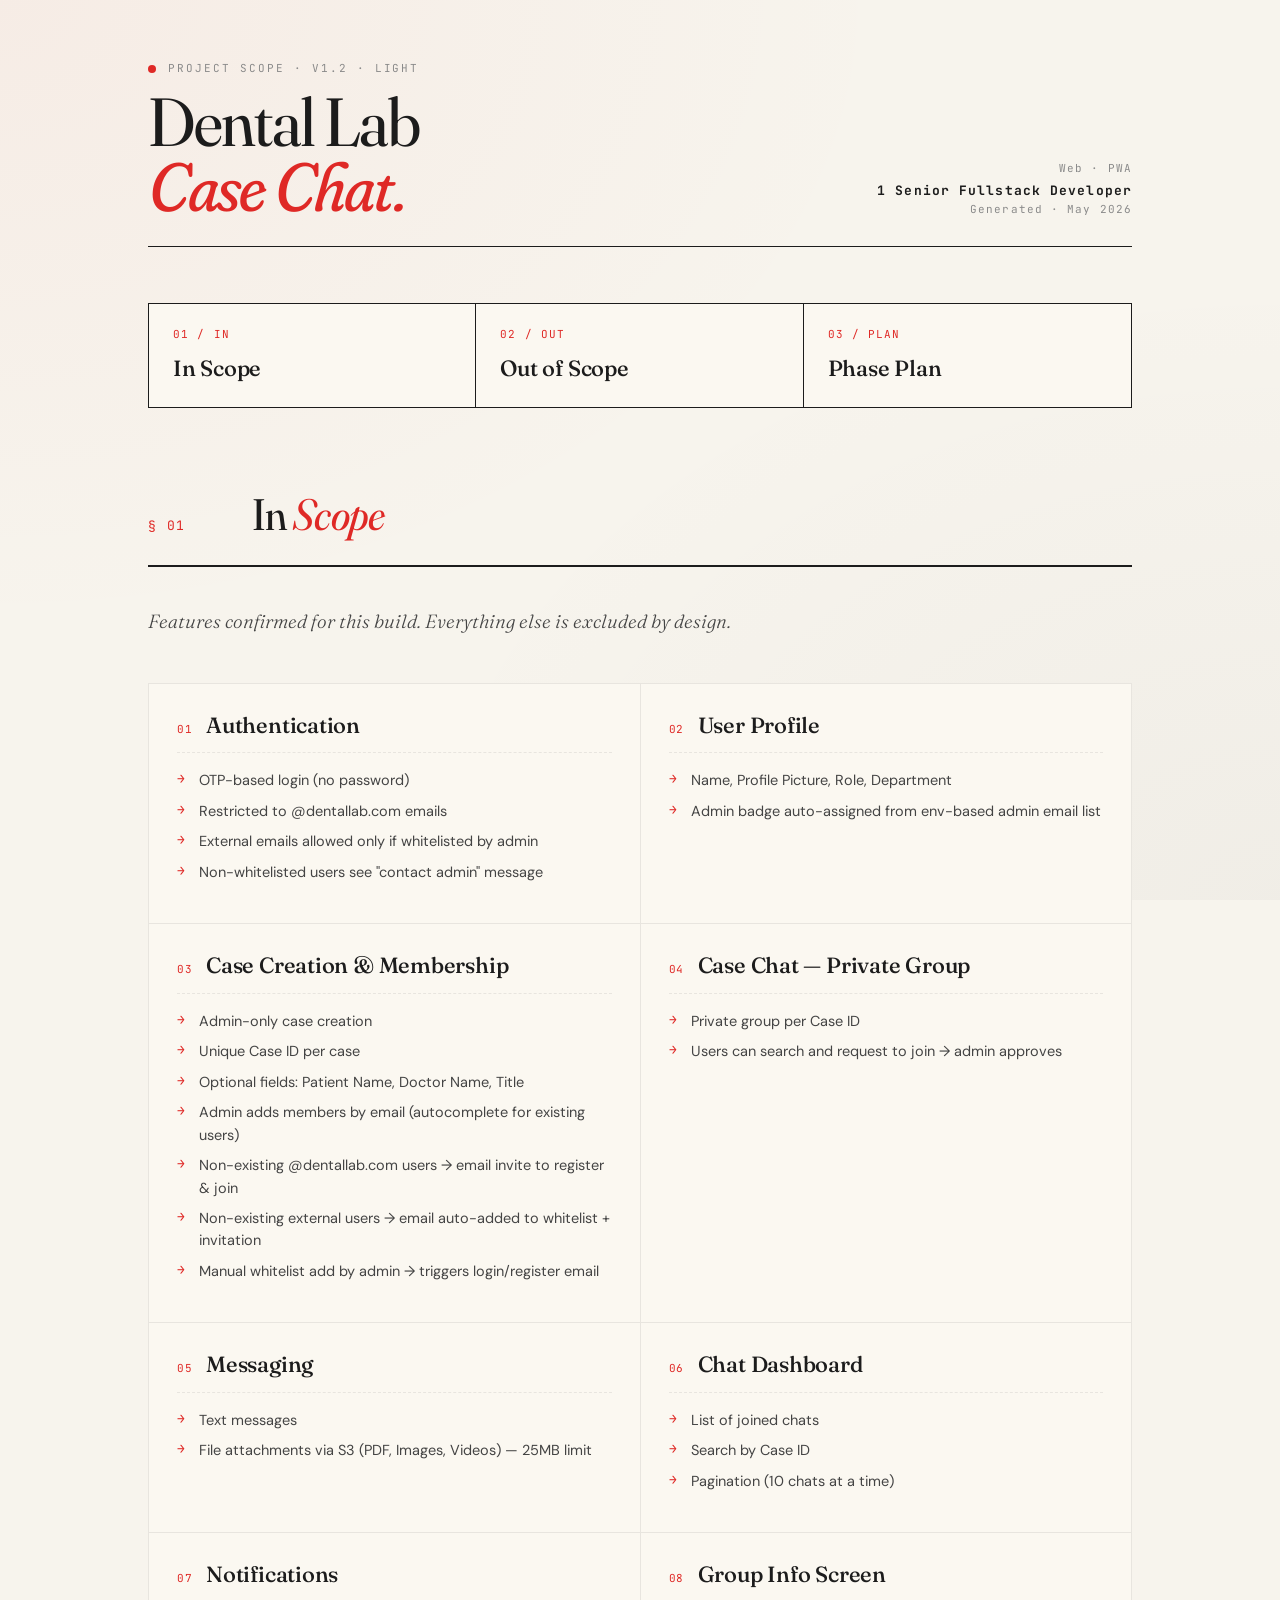
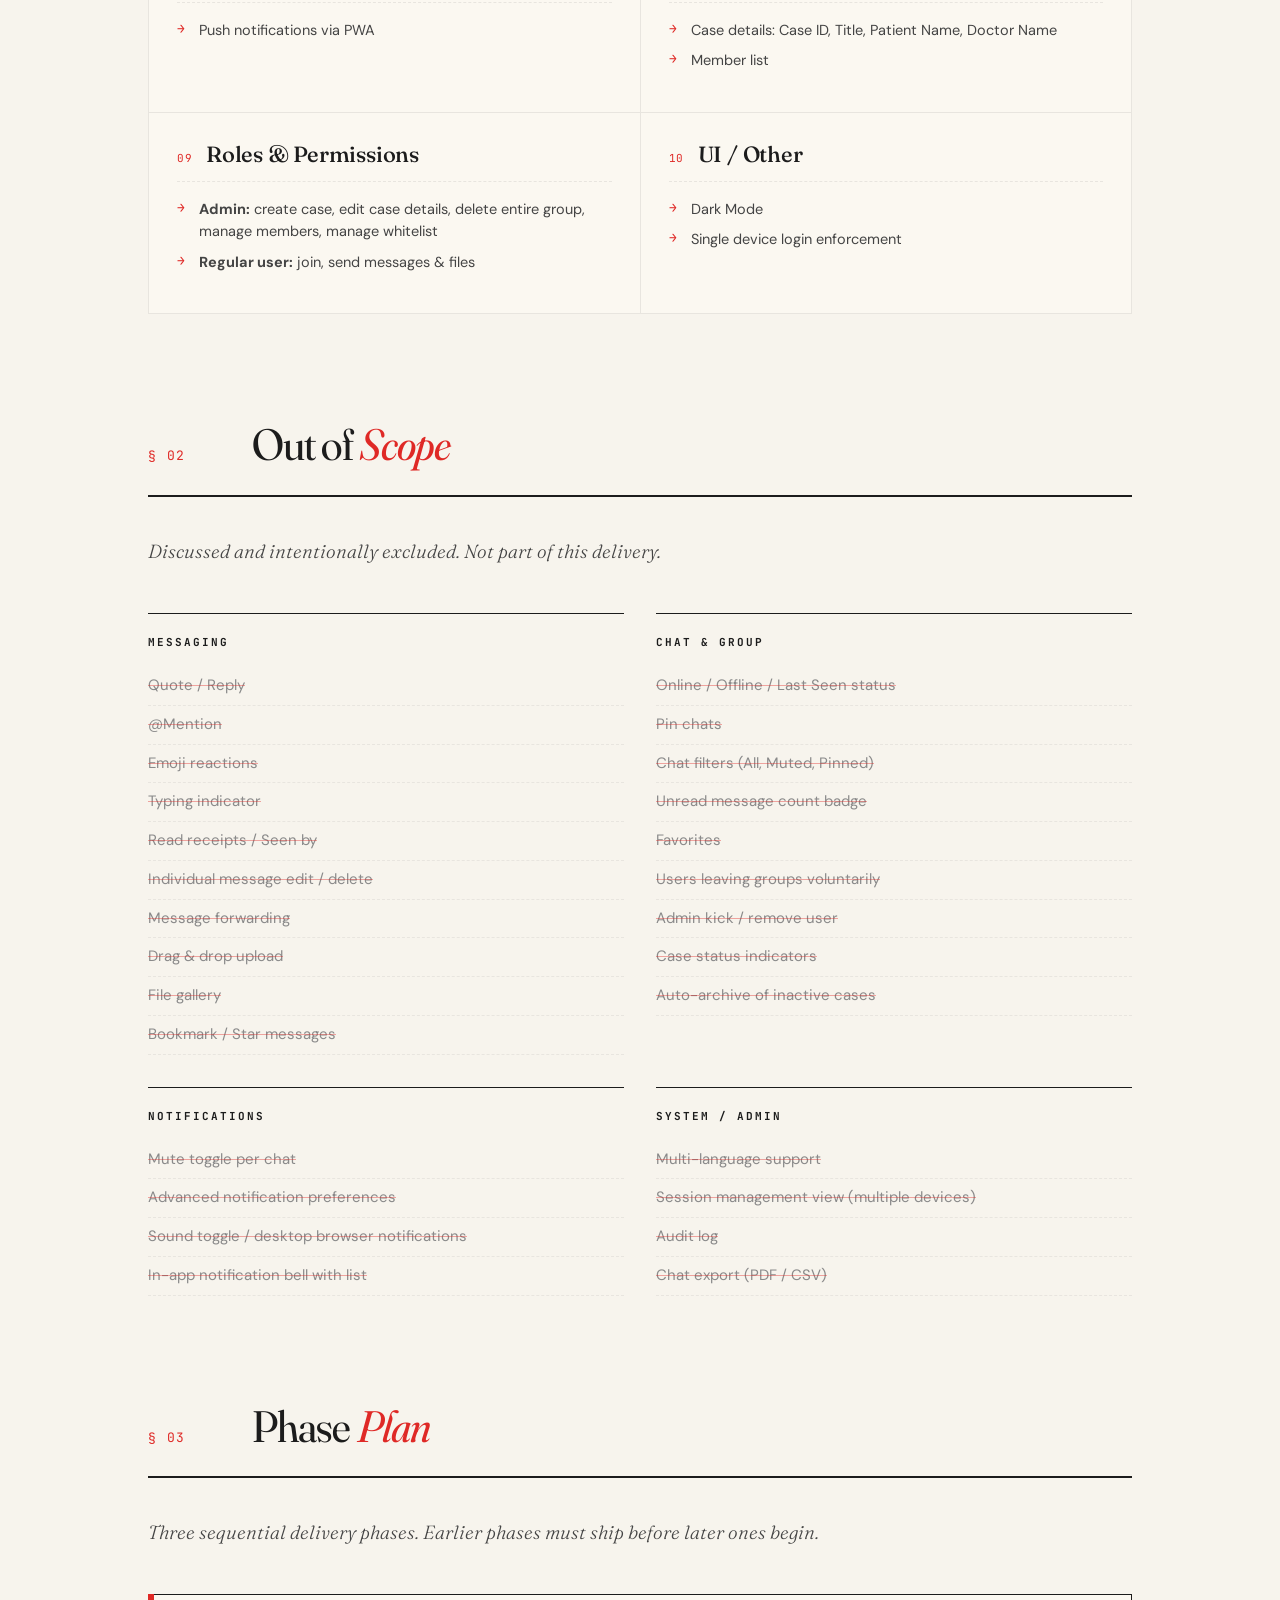
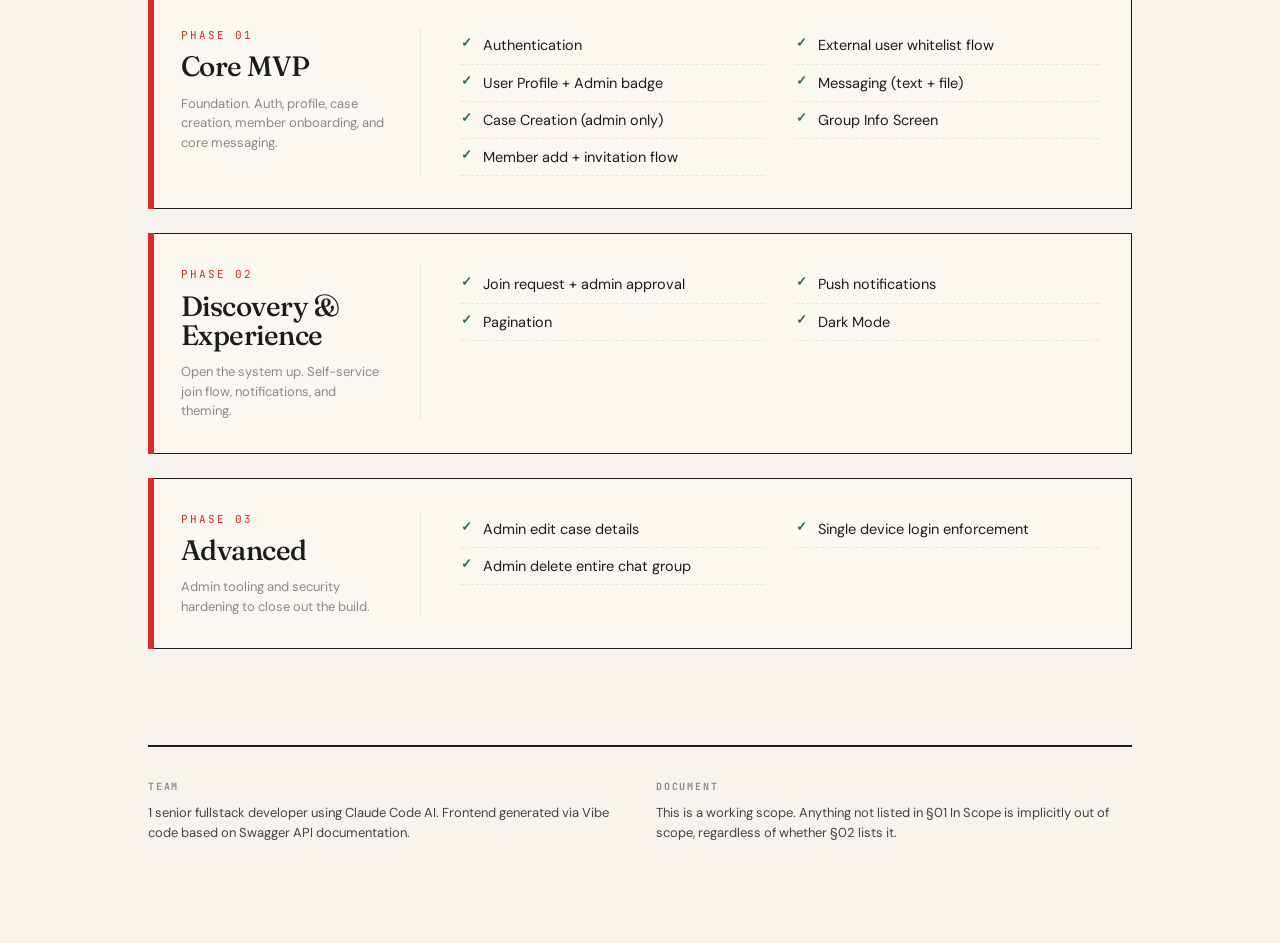
==== DentalLabChat_Scope.html @ d95a129d "prototype add initial version 1" ====
<!DOCTYPE html>
<html lang="en">
<head>
<meta charset="UTF-8">
<meta name="viewport" content="width=device-width, initial-scale=1.0">
<title>Dental Lab Case Chat — Project Scope</title>
<link rel="preconnect" href="https://fonts.googleapis.com">
<link rel="preconnect" href="https://fonts.gstatic.com" crossorigin>
<link href="https://fonts.googleapis.com/css2?family=Fraunces:opsz,wght,SOFT@9..144,300..900,0..100&family=DM+Sans:opsz,wght@9..40,300..700&family=JetBrains+Mono:wght@400;600&display=swap" rel="stylesheet">
<style>
  :root {
    --ink: #1C1C1C;
    --ink-soft: #444444;
    --ink-mute: #8A8A8A;
    --rule: #E8E5DF;
    --paper: #F7F4ED;
    --paper-warm: #FBF8F1;
    --red: #DF2926;
    --red-deep: #A2171B;
    --red-bright: #FC2C22;
    --green-ok: #2D6A4F;
  }

  * { box-sizing: border-box; margin: 0; padding: 0; }

  html { scroll-behavior: smooth; }

  body {
    font-family: 'DM Sans', sans-serif;
    color: var(--ink);
    background: var(--paper);
    line-height: 1.55;
    font-size: 16px;
    -webkit-font-smoothing: antialiased;
    background-image:
      radial-gradient(ellipse at top left, rgba(223, 41, 38, 0.04), transparent 50%),
      radial-gradient(ellipse at bottom right, rgba(28, 28, 28, 0.03), transparent 50%);
    background-attachment: fixed;
  }

  .page {
    max-width: 1080px;
    margin: 0 auto;
    padding: 60px 48px 100px;
  }

  /* ===== HEADER ===== */
  .masthead {
    border-bottom: 1px solid var(--ink);
    padding-bottom: 28px;
    margin-bottom: 56px;
    display: grid;
    grid-template-columns: 1fr auto;
    align-items: end;
    gap: 32px;
  }

  .masthead-meta {
    font-family: 'JetBrains Mono', monospace;
    font-size: 11px;
    text-transform: uppercase;
    letter-spacing: 0.18em;
    color: var(--ink-mute);
    margin-bottom: 12px;
    display: flex;
    align-items: center;
    gap: 12px;
  }

  .masthead-meta .dot {
    width: 8px; height: 8px;
    background: var(--red);
    border-radius: 50%;
    display: inline-block;
  }

  .masthead h1 {
    font-family: 'Fraunces', serif;
    font-weight: 400;
    font-size: clamp(40px, 6vw, 68px);
    line-height: 0.95;
    letter-spacing: -0.02em;
    font-variation-settings: "SOFT" 30, "opsz" 144;
  }

  .masthead h1 em {
    font-style: italic;
    color: var(--red);
    font-variation-settings: "SOFT" 100, "opsz" 144;
  }

  .masthead-tag {
    text-align: right;
    font-family: 'JetBrains Mono', monospace;
    font-size: 11px;
    color: var(--ink-mute);
    letter-spacing: 0.1em;
  }

  .masthead-tag strong {
    display: block;
    font-size: 13px;
    color: var(--ink);
    margin-top: 4px;
  }

  /* ===== TOC / NAV ===== */
  .toc {
    display: grid;
    grid-template-columns: repeat(3, 1fr);
    gap: 0;
    border: 1px solid var(--ink);
    margin-bottom: 72px;
    background: var(--paper-warm);
  }

  .toc a {
    padding: 22px 24px;
    text-decoration: none;
    color: var(--ink);
    border-right: 1px solid var(--ink);
    transition: background 0.2s, color 0.2s;
    display: block;
  }

  .toc a:last-child { border-right: none; }

  .toc a:hover {
    background: var(--ink);
    color: var(--paper);
  }

  .toc a:hover .toc-num { color: var(--red-bright); }

  .toc-num {
    font-family: 'JetBrains Mono', monospace;
    font-size: 11px;
    color: var(--red);
    letter-spacing: 0.1em;
    display: block;
    margin-bottom: 8px;
    transition: color 0.2s;
  }

  .toc-label {
    font-family: 'Fraunces', serif;
    font-size: 22px;
    font-weight: 500;
    letter-spacing: -0.01em;
  }

  /* ===== SECTION HEADERS ===== */
  .section {
    margin-bottom: 96px;
    scroll-margin-top: 24px;
  }

  .section-head {
    display: grid;
    grid-template-columns: 80px 1fr;
    align-items: baseline;
    gap: 24px;
    border-bottom: 2px solid var(--ink);
    padding-bottom: 16px;
    margin-bottom: 40px;
  }

  .section-num {
    font-family: 'JetBrains Mono', monospace;
    font-size: 13px;
    color: var(--red);
    letter-spacing: 0.1em;
  }

  .section-title {
    font-family: 'Fraunces', serif;
    font-weight: 400;
    font-size: 44px;
    letter-spacing: -0.02em;
    font-variation-settings: "SOFT" 30, "opsz" 144;
  }

  .section-title em {
    font-style: italic;
    color: var(--red);
  }

  .section-intro {
    font-family: 'Fraunces', serif;
    font-size: 19px;
    font-weight: 300;
    line-height: 1.5;
    color: var(--ink-soft);
    max-width: 720px;
    margin-bottom: 48px;
    font-style: italic;
  }

  /* ===== IN SCOPE — feature blocks ===== */
  .features {
    display: grid;
    grid-template-columns: repeat(2, 1fr);
    gap: 0;
    border-top: 1px solid var(--rule);
    border-left: 1px solid var(--rule);
  }

  .feat {
    border-right: 1px solid var(--rule);
    border-bottom: 1px solid var(--rule);
    padding: 28px 28px 32px;
    background: var(--paper-warm);
    position: relative;
    transition: background 0.25s;
  }

  .feat:hover { background: #fff; }

  .feat-head {
    display: flex;
    align-items: baseline;
    gap: 14px;
    margin-bottom: 16px;
    padding-bottom: 14px;
    border-bottom: 1px dashed var(--rule);
  }

  .feat-num {
    font-family: 'JetBrains Mono', monospace;
    font-size: 11px;
    color: var(--red);
    letter-spacing: 0.05em;
    flex-shrink: 0;
  }

  .feat-title {
    font-family: 'Fraunces', serif;
    font-size: 22px;
    font-weight: 500;
    letter-spacing: -0.01em;
    line-height: 1.2;
  }

  .feat ul {
    list-style: none;
  }

  .feat li {
    position: relative;
    padding-left: 22px;
    font-size: 14.5px;
    line-height: 1.55;
    color: var(--ink-soft);
    margin-bottom: 8px;
  }

  .feat li::before {
    content: "→";
    position: absolute;
    left: 0;
    top: 0;
    color: var(--red);
    font-family: 'JetBrains Mono', monospace;
    font-size: 13px;
  }

  /* ===== OUT OF SCOPE ===== */
  .excluded-grid {
    display: grid;
    grid-template-columns: repeat(2, 1fr);
    gap: 32px;
  }

  .excluded-group {
    border-top: 1px solid var(--ink);
    padding-top: 20px;
  }

  .excluded-group h3 {
    font-family: 'JetBrains Mono', monospace;
    font-size: 11px;
    text-transform: uppercase;
    letter-spacing: 0.18em;
    color: var(--ink);
    margin-bottom: 16px;
  }

  .excluded-group ul {
    list-style: none;
  }

  .excluded-group li {
    font-size: 15px;
    line-height: 1.45;
    padding: 8px 0;
    color: var(--ink-mute);
    border-bottom: 1px dashed var(--rule);
    text-decoration: line-through;
    text-decoration-color: rgba(223, 41, 38, 0.4);
    text-decoration-thickness: 1px;
    text-underline-offset: 3px;
  }

  /* ===== PHASE PLAN ===== */
  .phases {
    display: grid;
    grid-template-columns: 1fr;
    gap: 24px;
  }

  .phase {
    display: grid;
    grid-template-columns: 240px 1fr;
    gap: 40px;
    padding: 32px;
    background: var(--paper-warm);
    border: 1px solid var(--ink);
    position: relative;
  }

  .phase::before {
    content: "";
    position: absolute;
    left: -1px; top: -1px; bottom: -1px;
    width: 6px;
    background: var(--red);
  }

  .phase-meta {
    border-right: 1px solid var(--rule);
    padding-right: 32px;
  }

  .phase-num {
    font-family: 'JetBrains Mono', monospace;
    font-size: 11px;
    color: var(--red);
    letter-spacing: 0.18em;
    text-transform: uppercase;
    margin-bottom: 8px;
  }

  .phase-name {
    font-family: 'Fraunces', serif;
    font-size: 28px;
    font-weight: 500;
    line-height: 1.05;
    letter-spacing: -0.02em;
    margin-bottom: 12px;
  }

  .phase-desc {
    font-size: 13px;
    color: var(--ink-mute);
    line-height: 1.5;
  }

  .phase-items {
    list-style: none;
    columns: 2;
    column-gap: 32px;
  }

  .phase-items li {
    font-size: 14.5px;
    padding: 8px 0 8px 22px;
    position: relative;
    line-height: 1.4;
    break-inside: avoid;
    border-bottom: 1px dashed var(--rule);
  }

  .phase-items li::before {
    content: "✓";
    position: absolute;
    left: 0;
    top: 7px;
    color: var(--green-ok);
    font-size: 13px;
    font-weight: 600;
  }

  /* ===== FOOTER ===== */
  .footer {
    margin-top: 80px;
    padding-top: 32px;
    border-top: 2px solid var(--ink);
    display: grid;
    grid-template-columns: 1fr 1fr;
    gap: 32px;
    font-size: 13px;
    color: var(--ink-soft);
  }

  .footer-block strong {
    display: block;
    font-family: 'JetBrains Mono', monospace;
    font-size: 10px;
    text-transform: uppercase;
    letter-spacing: 0.18em;
    color: var(--ink-mute);
    margin-bottom: 8px;
  }

  .footer-block p { line-height: 1.55; }

  /* ===== RESPONSIVE ===== */
  @media (max-width: 768px) {
    .page { padding: 32px 20px 60px; }
    .masthead {
      grid-template-columns: 1fr;
      gap: 16px;
    }
    .masthead-tag { text-align: left; }
    .toc { grid-template-columns: 1fr; }
    .toc a {
      border-right: none;
      border-bottom: 1px solid var(--ink);
    }
    .toc a:last-child { border-bottom: none; }
    .section-head {
      grid-template-columns: 1fr;
      gap: 4px;
    }
    .section-title { font-size: 32px; }
    .features { grid-template-columns: 1fr; }
    .excluded-grid { grid-template-columns: 1fr; }
    .phase {
      grid-template-columns: 1fr;
      gap: 24px;
    }
    .phase-meta {
      border-right: none;
      border-bottom: 1px solid var(--rule);
      padding-right: 0;
      padding-bottom: 20px;
    }
    .phase-items { columns: 1; }
    .footer { grid-template-columns: 1fr; }
  }

  /* ===== PRINT ===== */
  @media print {
    body { background: white; }
    .page { padding: 20px; }
    .feat:hover, .toc a:hover { background: inherit; color: inherit; }
    .section { page-break-inside: avoid; }
    .phase { page-break-inside: avoid; }
  }
</style>
</head>
<body>
<div class="page">

  <!-- ===== MASTHEAD ===== -->
  <header class="masthead">
    <div>
      <div class="masthead-meta">
        <span class="dot"></span>
        <span>Project Scope · v1.2 · Light</span>
      </div>
      <h1>Dental Lab<br><em>Case Chat.</em></h1>
    </div>
    <div class="masthead-tag">
      Web · PWA<br>
      <strong>1 Senior Fullstack Developer</strong>
      Generated · May 2026
    </div>
  </header>

  <!-- ===== TOC ===== -->
  <nav class="toc">
    <a href="#in-scope">
      <span class="toc-num">01 / IN</span>
      <span class="toc-label">In Scope</span>
    </a>
    <a href="#out-scope">
      <span class="toc-num">02 / OUT</span>
      <span class="toc-label">Out of Scope</span>
    </a>
    <a href="#phases">
      <span class="toc-num">03 / PLAN</span>
      <span class="toc-label">Phase Plan</span>
    </a>
  </nav>

  <!-- ===== IN SCOPE ===== -->
  <section class="section" id="in-scope">
    <div class="section-head">
      <div class="section-num">§ 01</div>
      <h2 class="section-title">In <em>Scope</em></h2>
    </div>
    <p class="section-intro">Features confirmed for this build. Everything else is excluded by design.</p>

    <div class="features">

      <div class="feat">
        <div class="feat-head">
          <span class="feat-num">01</span>
          <h3 class="feat-title">Authentication</h3>
        </div>
        <ul>
          <li>OTP-based login (no password)</li>
          <li>Restricted to @dentallab.com emails</li>
          <li>External emails allowed only if whitelisted by admin</li>
          <li>Non-whitelisted users see "contact admin" message</li>
        </ul>
      </div>

      <div class="feat">
        <div class="feat-head">
          <span class="feat-num">02</span>
          <h3 class="feat-title">User Profile</h3>
        </div>
        <ul>
          <li>Name, Profile Picture, Role, Department</li>
          <li>Admin badge auto-assigned from env-based admin email list</li>
        </ul>
      </div>

      <div class="feat">
        <div class="feat-head">
          <span class="feat-num">03</span>
          <h3 class="feat-title">Case Creation &amp; Membership</h3>
        </div>
        <ul>
          <li>Admin-only case creation</li>
          <li>Unique Case ID per case</li>
          <li>Optional fields: Patient Name, Doctor Name, Title</li>
          <li>Admin adds members by email (autocomplete for existing users)</li>
          <li>Non-existing @dentallab.com users → email invite to register &amp; join</li>
          <li>Non-existing external users → email auto-added to whitelist + invitation</li>
          <li>Manual whitelist add by admin → triggers login/register email</li>
        </ul>
      </div>

      <div class="feat">
        <div class="feat-head">
          <span class="feat-num">04</span>
          <h3 class="feat-title">Case Chat — Private Group</h3>
        </div>
        <ul>
          <li>Private group per Case ID</li>
          <li>Users can search and request to join → admin approves</li>
        </ul>
      </div>

      <div class="feat">
        <div class="feat-head">
          <span class="feat-num">05</span>
          <h3 class="feat-title">Messaging</h3>
        </div>
        <ul>
          <li>Text messages</li>
          <li>File attachments via S3 (PDF, Images, Videos) — 25MB limit</li>
        </ul>
      </div>

      <div class="feat">
        <div class="feat-head">
          <span class="feat-num">06</span>
          <h3 class="feat-title">Chat Dashboard</h3>
        </div>
        <ul>
          <li>List of joined chats</li>
          <li>Search by Case ID</li>
          <li>Pagination (10 chats at a time)</li>
        </ul>
      </div>

      <div class="feat">
        <div class="feat-head">
          <span class="feat-num">07</span>
          <h3 class="feat-title">Notifications</h3>
        </div>
        <ul>
          <li>Push notifications via PWA</li>
        </ul>
      </div>

      <div class="feat">
        <div class="feat-head">
          <span class="feat-num">08</span>
          <h3 class="feat-title">Group Info Screen</h3>
        </div>
        <ul>
          <li>Case details: Case ID, Title, Patient Name, Doctor Name</li>
          <li>Member list</li>
        </ul>
      </div>

      <div class="feat">
        <div class="feat-head">
          <span class="feat-num">09</span>
          <h3 class="feat-title">Roles &amp; Permissions</h3>
        </div>
        <ul>
          <li><strong>Admin:</strong> create case, edit case details, delete entire group, manage members, manage whitelist</li>
          <li><strong>Regular user:</strong> join, send messages &amp; files</li>
        </ul>
      </div>

      <div class="feat">
        <div class="feat-head">
          <span class="feat-num">10</span>
          <h3 class="feat-title">UI / Other</h3>
        </div>
        <ul>
          <li>Dark Mode</li>
          <li>Single device login enforcement</li>
        </ul>
      </div>

    </div>
  </section>

  <!-- ===== OUT OF SCOPE ===== -->
  <section class="section" id="out-scope">
    <div class="section-head">
      <div class="section-num">§ 02</div>
      <h2 class="section-title">Out of <em>Scope</em></h2>
    </div>
    <p class="section-intro">Discussed and intentionally excluded. Not part of this delivery.</p>

    <div class="excluded-grid">

      <div class="excluded-group">
        <h3>Messaging</h3>
        <ul>
          <li>Quote / Reply</li>
          <li>@Mention</li>
          <li>Emoji reactions</li>
          <li>Typing indicator</li>
          <li>Read receipts / Seen by</li>
          <li>Individual message edit / delete</li>
          <li>Message forwarding</li>
          <li>Drag &amp; drop upload</li>
          <li>File gallery</li>
          <li>Bookmark / Star messages</li>
        </ul>
      </div>

      <div class="excluded-group">
        <h3>Chat &amp; Group</h3>
        <ul>
          <li>Online / Offline / Last Seen status</li>
          <li>Pin chats</li>
          <li>Chat filters (All, Muted, Pinned)</li>
          <li>Unread message count badge</li>
          <li>Favorites</li>
          <li>Users leaving groups voluntarily</li>
          <li>Admin kick / remove user</li>
          <li>Case status indicators</li>
          <li>Auto-archive of inactive cases</li>
        </ul>
      </div>

      <div class="excluded-group">
        <h3>Notifications</h3>
        <ul>
          <li>Mute toggle per chat</li>
          <li>Advanced notification preferences</li>
          <li>Sound toggle / desktop browser notifications</li>
          <li>In-app notification bell with list</li>
        </ul>
      </div>

      <div class="excluded-group">
        <h3>System / Admin</h3>
        <ul>
          <li>Multi-language support</li>
          <li>Session management view (multiple devices)</li>
          <li>Audit log</li>
          <li>Chat export (PDF / CSV)</li>
        </ul>
      </div>

    </div>
  </section>

  <!-- ===== PHASE PLAN ===== -->
  <section class="section" id="phases">
    <div class="section-head">
      <div class="section-num">§ 03</div>
      <h2 class="section-title">Phase <em>Plan</em></h2>
    </div>
    <p class="section-intro">Three sequential delivery phases. Earlier phases must ship before later ones begin.</p>

    <div class="phases">

      <div class="phase">
        <div class="phase-meta">
          <div class="phase-num">Phase 01</div>
          <div class="phase-name">Core MVP</div>
          <div class="phase-desc">Foundation. Auth, profile, case creation, member onboarding, and core messaging.</div>
        </div>
        <ul class="phase-items">
          <li>Authentication</li>
          <li>User Profile + Admin badge</li>
          <li>Case Creation (admin only)</li>
          <li>Member add + invitation flow</li>
          <li>External user whitelist flow</li>
          <li>Messaging (text + file)</li>
          <li>Group Info Screen</li>
        </ul>
      </div>

      <div class="phase">
        <div class="phase-meta">
          <div class="phase-num">Phase 02</div>
          <div class="phase-name">Discovery &amp; Experience</div>
          <div class="phase-desc">Open the system up. Self-service join flow, notifications, and theming.</div>
        </div>
        <ul class="phase-items">
          <li>Join request + admin approval</li>
          <li>Pagination</li>
          <li>Push notifications</li>
          <li>Dark Mode</li>
        </ul>
      </div>

      <div class="phase">
        <div class="phase-meta">
          <div class="phase-num">Phase 03</div>
          <div class="phase-name">Advanced</div>
          <div class="phase-desc">Admin tooling and security hardening to close out the build.</div>
        </div>
        <ul class="phase-items">
          <li>Admin edit case details</li>
          <li>Admin delete entire chat group</li>
          <li>Single device login enforcement</li>
        </ul>
      </div>

    </div>
  </section>

  <!-- ===== FOOTER ===== -->
  <footer class="footer">
    <div class="footer-block">
      <strong>Team</strong>
      <p>1 senior fullstack developer using Claude Code AI. Frontend generated via Vibe code based on Swagger API documentation.</p>
    </div>
    <div class="footer-block">
      <strong>Document</strong>
      <p>This is a working scope. Anything not listed in §01 In Scope is implicitly out of scope, regardless of whether §02 lists it.</p>
    </div>
  </footer>

</div>
</body>
</html>
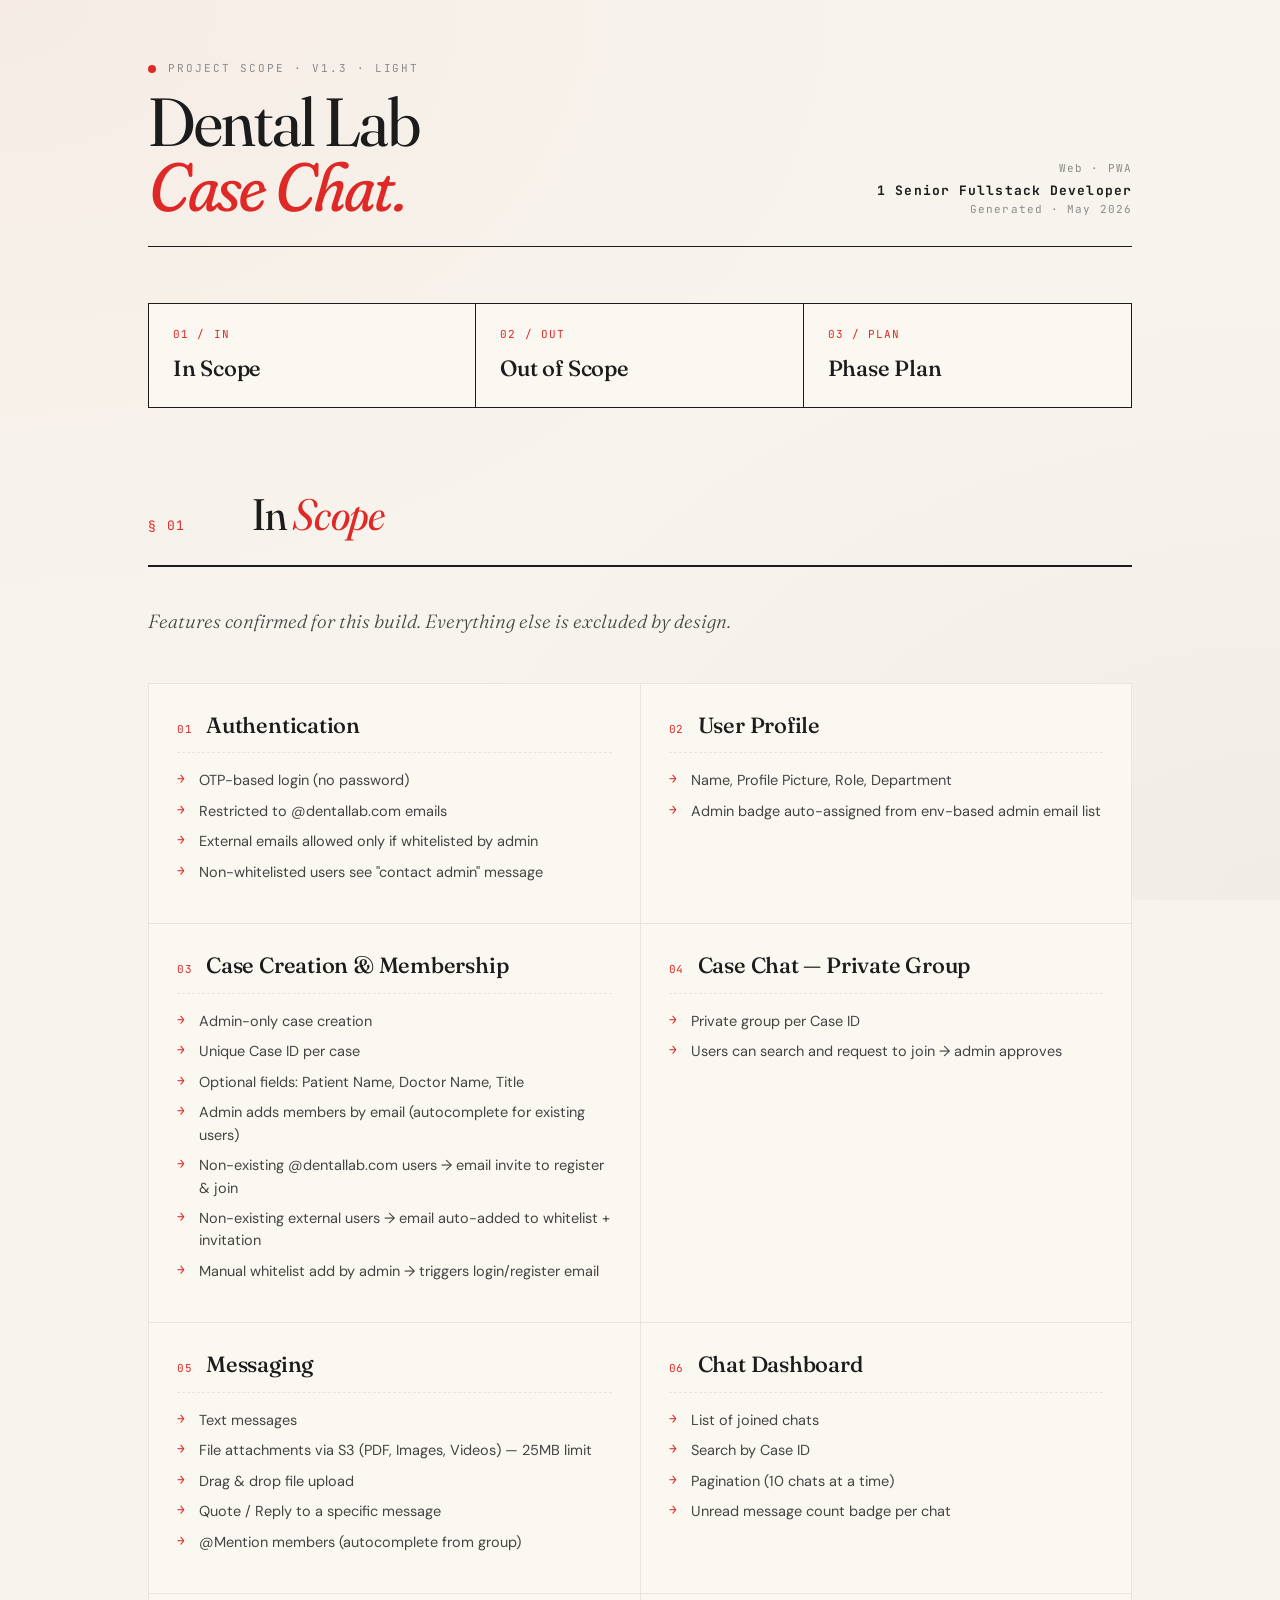
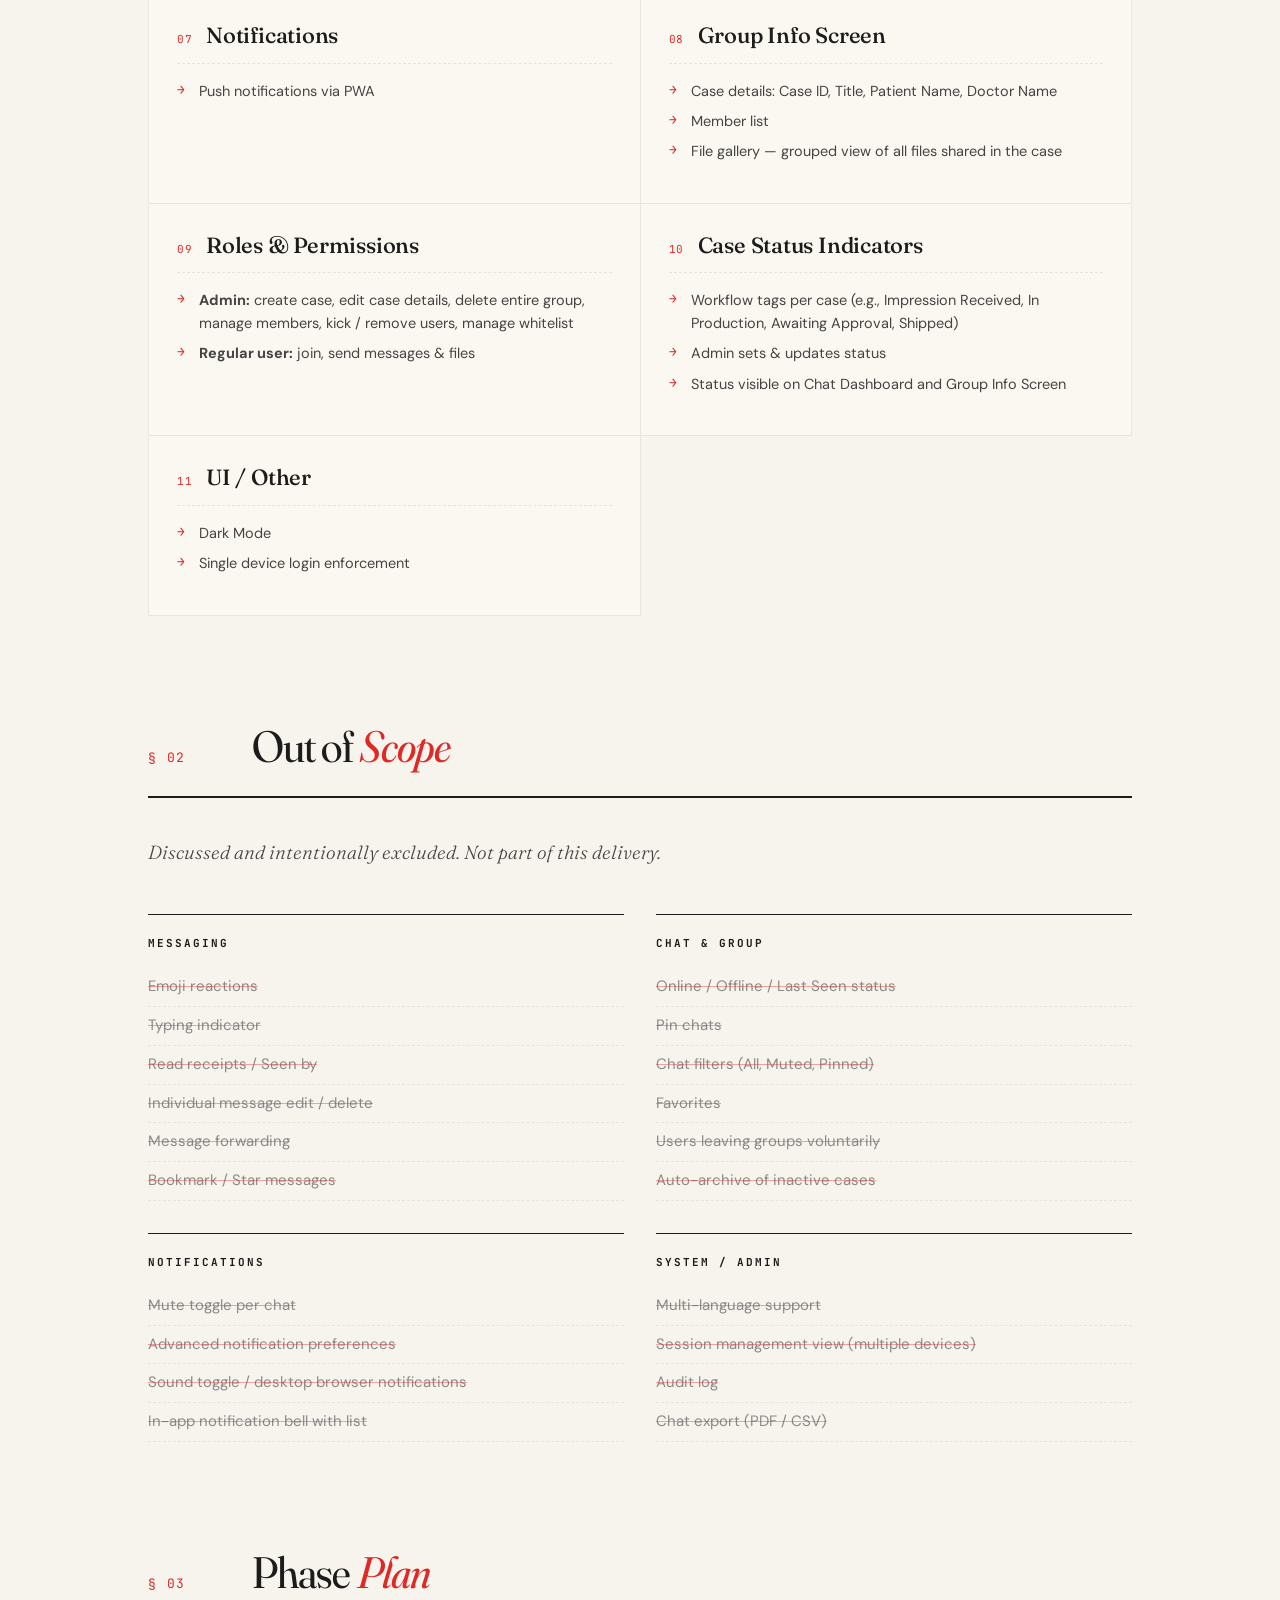
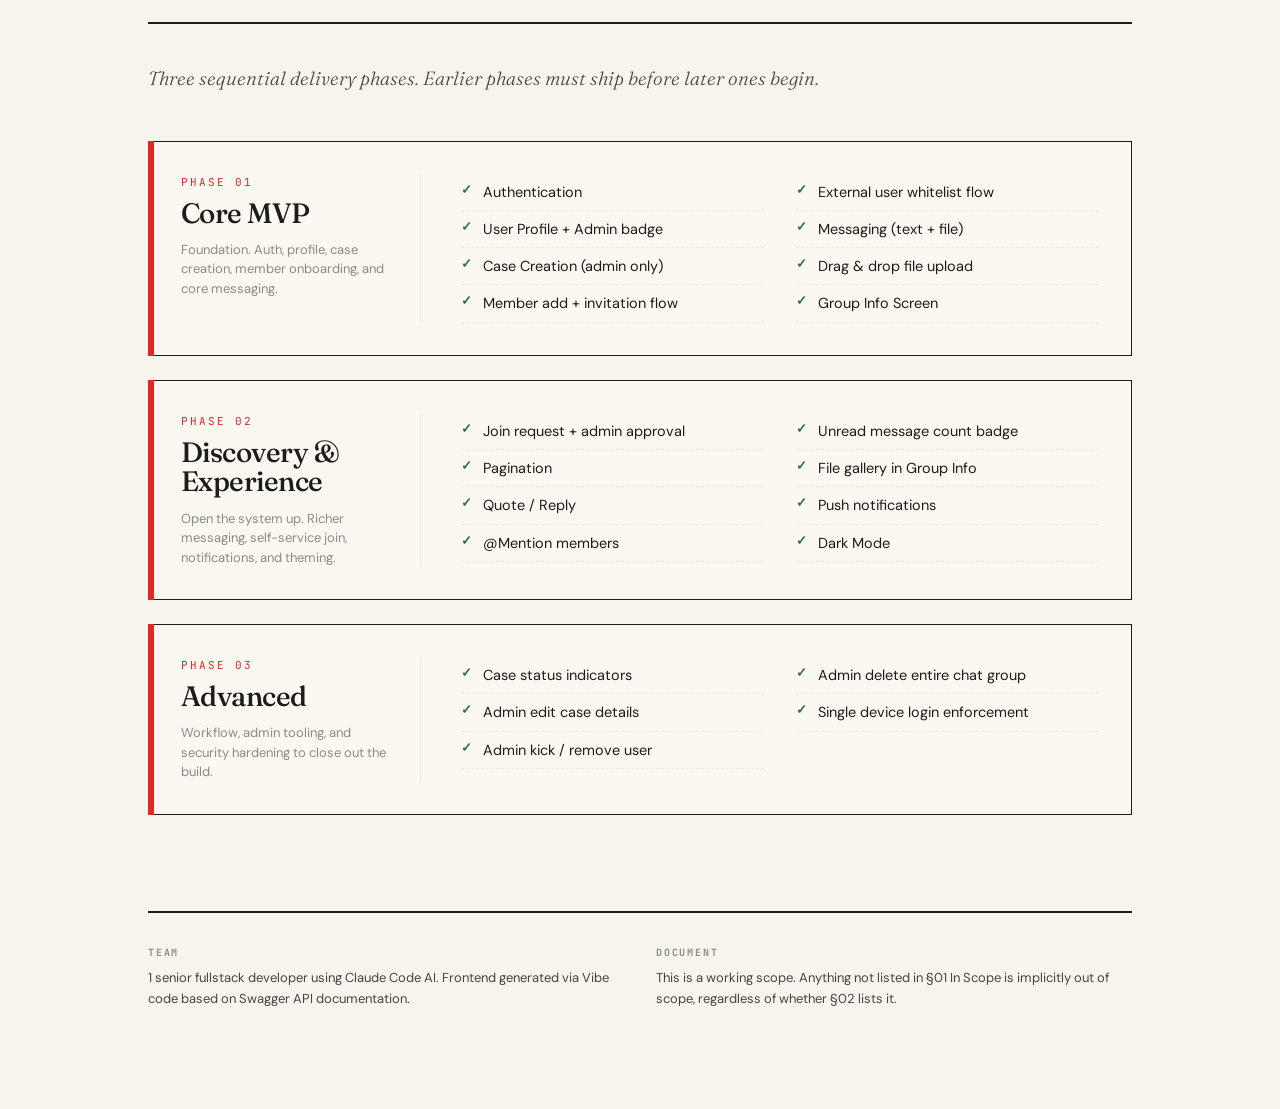
==== commit d9497553: "add 7 features + split into modular css/js files Features added (also moved from Out of Scope to In " ====
--- a/DentalLabChat_Scope.html
+++ b/DentalLabChat_Scope.html
@@ -457,7 +457,7 @@
     <div>
       <div class="masthead-meta">
         <span class="dot"></span>
-        <span>Project Scope · v1.2 · Light</span>
+        <span>Project Scope · v1.3 · Light</span>
       </div>
       <h1>Dental Lab<br><em>Case Chat.</em></h1>
     </div>
@@ -553,6 +553,9 @@
         <ul>
           <li>Text messages</li>
           <li>File attachments via S3 (PDF, Images, Videos) — 25MB limit</li>
+          <li>Drag &amp; drop file upload</li>
+          <li>Quote / Reply to a specific message</li>
+          <li>@Mention members (autocomplete from group)</li>
         </ul>
       </div>
 
@@ -565,6 +568,7 @@
           <li>List of joined chats</li>
           <li>Search by Case ID</li>
           <li>Pagination (10 chats at a time)</li>
+          <li>Unread message count badge per chat</li>
         </ul>
       </div>
 
@@ -586,6 +590,7 @@
         <ul>
           <li>Case details: Case ID, Title, Patient Name, Doctor Name</li>
           <li>Member list</li>
+          <li>File gallery — grouped view of all files shared in the case</li>
         </ul>
       </div>
 
@@ -595,7 +600,7 @@
           <h3 class="feat-title">Roles &amp; Permissions</h3>
         </div>
         <ul>
-          <li><strong>Admin:</strong> create case, edit case details, delete entire group, manage members, manage whitelist</li>
+          <li><strong>Admin:</strong> create case, edit case details, delete entire group, manage members, kick / remove users, manage whitelist</li>
           <li><strong>Regular user:</strong> join, send messages &amp; files</li>
         </ul>
       </div>
@@ -603,6 +608,18 @@
       <div class="feat">
         <div class="feat-head">
           <span class="feat-num">10</span>
+          <h3 class="feat-title">Case Status Indicators</h3>
+        </div>
+        <ul>
+          <li>Workflow tags per case (e.g., Impression Received, In Production, Awaiting Approval, Shipped)</li>
+          <li>Admin sets &amp; updates status</li>
+          <li>Status visible on Chat Dashboard and Group Info Screen</li>
+        </ul>
+      </div>
+
+      <div class="feat">
+        <div class="feat-head">
+          <span class="feat-num">11</span>
           <h3 class="feat-title">UI / Other</h3>
         </div>
         <ul>
@@ -627,15 +644,11 @@
       <div class="excluded-group">
         <h3>Messaging</h3>
         <ul>
-          <li>Quote / Reply</li>
-          <li>@Mention</li>
           <li>Emoji reactions</li>
           <li>Typing indicator</li>
           <li>Read receipts / Seen by</li>
           <li>Individual message edit / delete</li>
           <li>Message forwarding</li>
-          <li>Drag &amp; drop upload</li>
-          <li>File gallery</li>
           <li>Bookmark / Star messages</li>
         </ul>
       </div>
@@ -646,11 +659,8 @@
           <li>Online / Offline / Last Seen status</li>
           <li>Pin chats</li>
           <li>Chat filters (All, Muted, Pinned)</li>
-          <li>Unread message count badge</li>
           <li>Favorites</li>
           <li>Users leaving groups voluntarily</li>
-          <li>Admin kick / remove user</li>
-          <li>Case status indicators</li>
           <li>Auto-archive of inactive cases</li>
         </ul>
       </div>
@@ -701,6 +711,7 @@
           <li>Member add + invitation flow</li>
           <li>External user whitelist flow</li>
           <li>Messaging (text + file)</li>
+          <li>Drag &amp; drop file upload</li>
           <li>Group Info Screen</li>
         </ul>
       </div>
@@ -709,11 +720,15 @@
         <div class="phase-meta">
           <div class="phase-num">Phase 02</div>
           <div class="phase-name">Discovery &amp; Experience</div>
-          <div class="phase-desc">Open the system up. Self-service join flow, notifications, and theming.</div>
+          <div class="phase-desc">Open the system up. Richer messaging, self-service join, notifications, and theming.</div>
         </div>
         <ul class="phase-items">
           <li>Join request + admin approval</li>
           <li>Pagination</li>
+          <li>Quote / Reply</li>
+          <li>@Mention members</li>
+          <li>Unread message count badge</li>
+          <li>File gallery in Group Info</li>
           <li>Push notifications</li>
           <li>Dark Mode</li>
         </ul>
@@ -723,10 +738,12 @@
         <div class="phase-meta">
           <div class="phase-num">Phase 03</div>
           <div class="phase-name">Advanced</div>
-          <div class="phase-desc">Admin tooling and security hardening to close out the build.</div>
+          <div class="phase-desc">Workflow, admin tooling, and security hardening to close out the build.</div>
         </div>
         <ul class="phase-items">
+          <li>Case status indicators</li>
           <li>Admin edit case details</li>
+          <li>Admin kick / remove user</li>
           <li>Admin delete entire chat group</li>
           <li>Single device login enforcement</li>
         </ul>
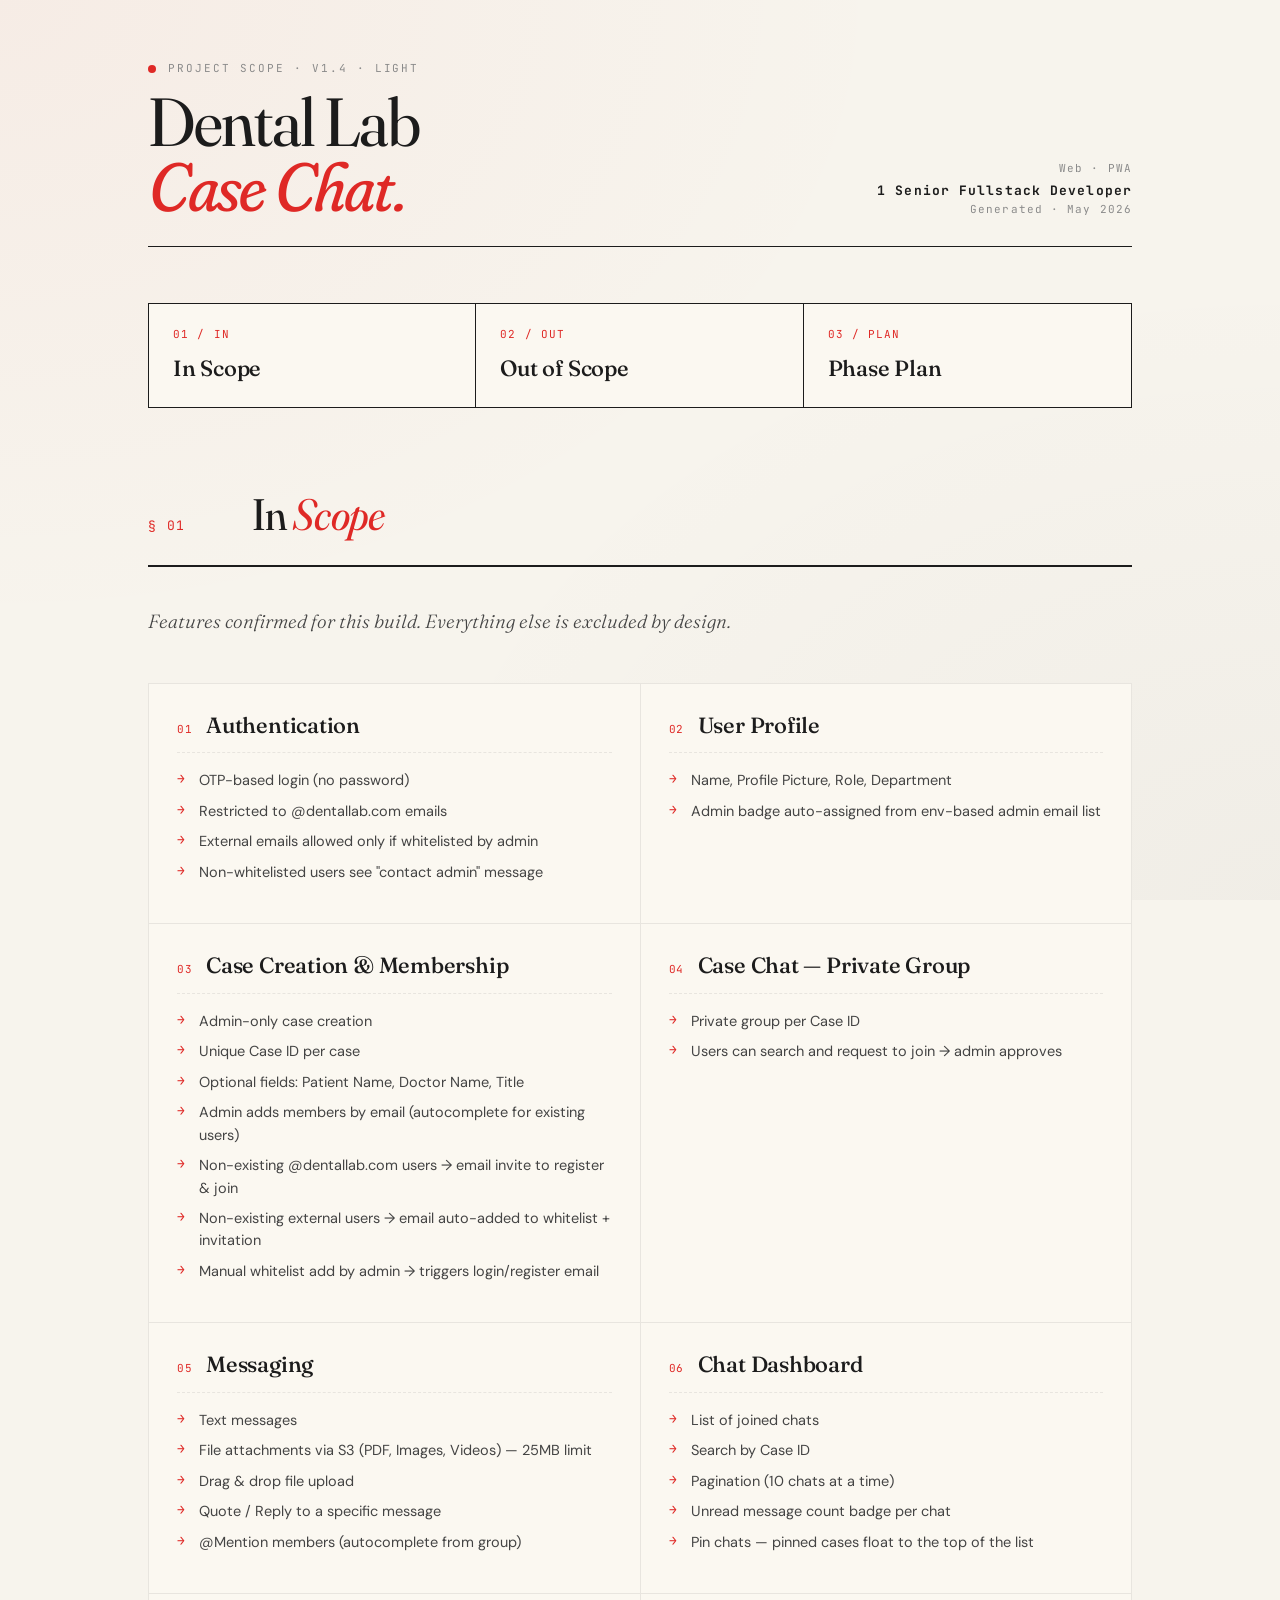
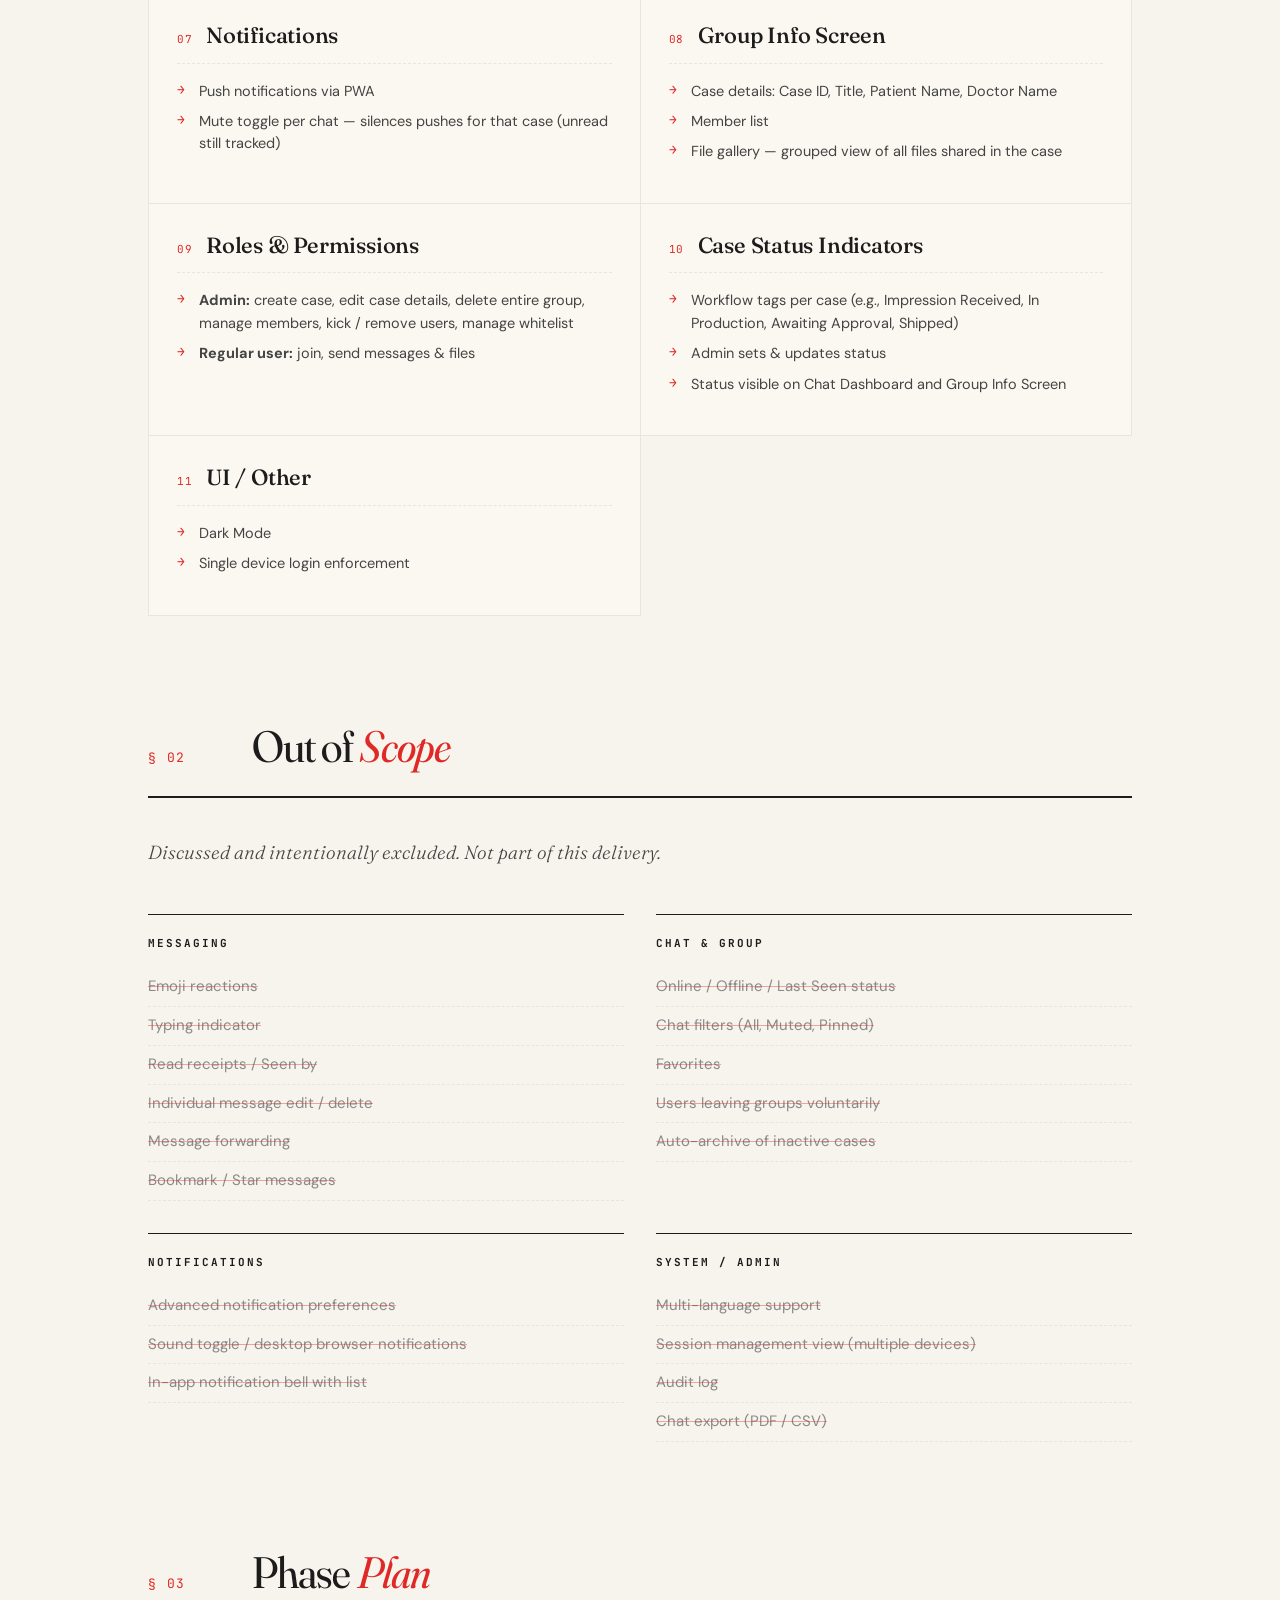
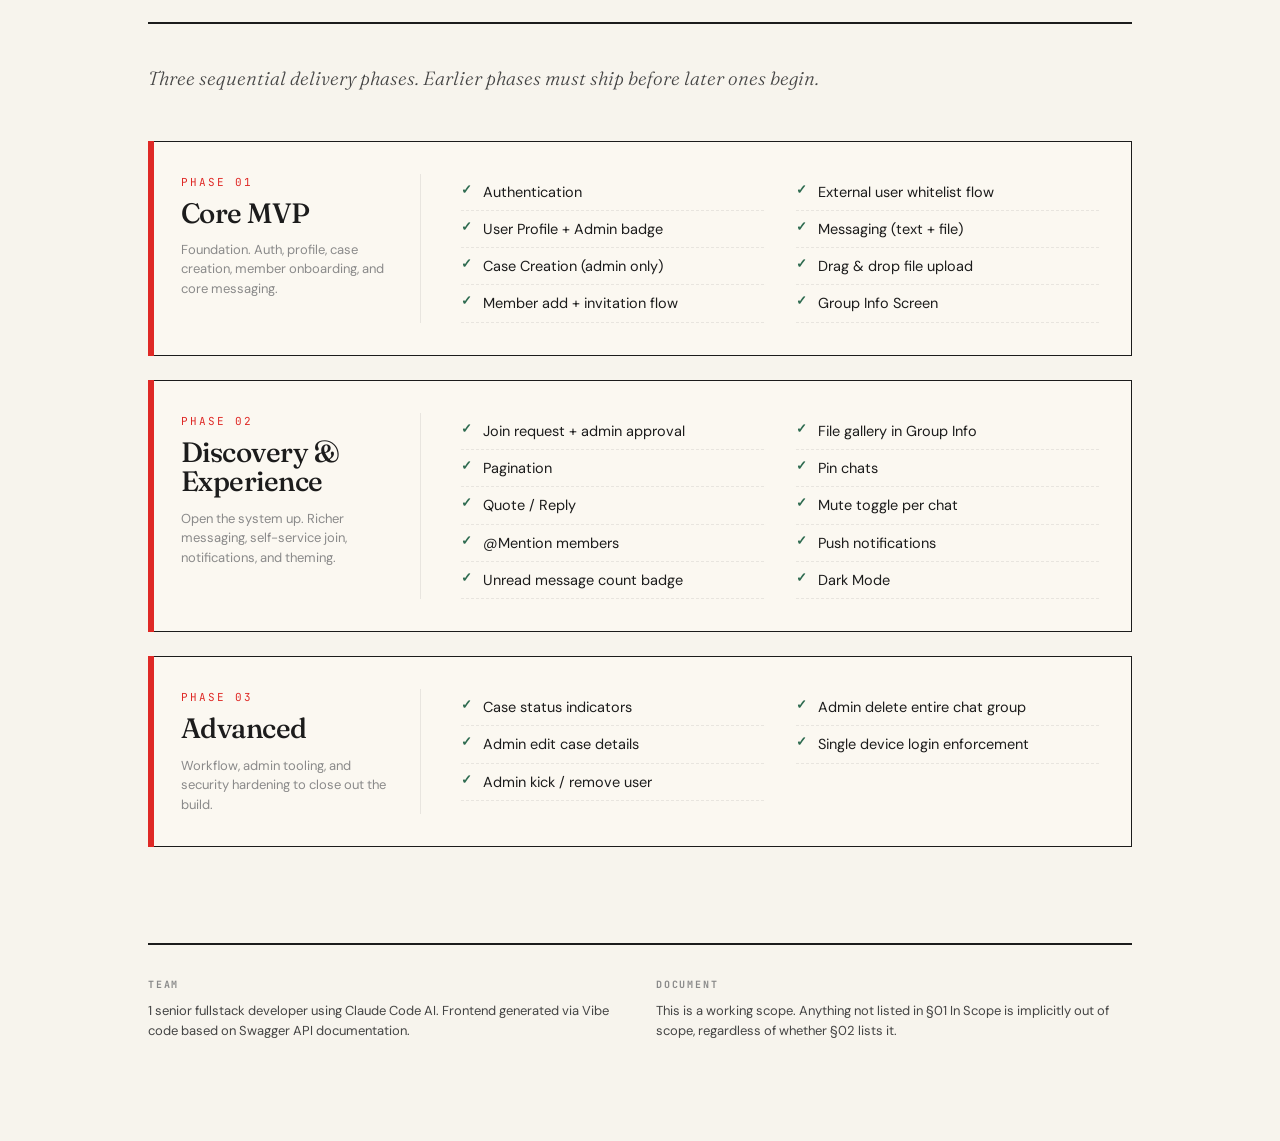
==== commit e495abe5: "add pin chats + mute toggle per chat Pin: pinned cases float to the top of the joined list and get a" ====
--- a/DentalLabChat_Scope.html
+++ b/DentalLabChat_Scope.html
@@ -457,7 +457,7 @@
     <div>
       <div class="masthead-meta">
         <span class="dot"></span>
-        <span>Project Scope · v1.3 · Light</span>
+        <span>Project Scope · v1.4 · Light</span>
       </div>
       <h1>Dental Lab<br><em>Case Chat.</em></h1>
     </div>
@@ -569,6 +569,7 @@
           <li>Search by Case ID</li>
           <li>Pagination (10 chats at a time)</li>
           <li>Unread message count badge per chat</li>
+          <li>Pin chats — pinned cases float to the top of the list</li>
         </ul>
       </div>
 
@@ -579,6 +580,7 @@
         </div>
         <ul>
           <li>Push notifications via PWA</li>
+          <li>Mute toggle per chat — silences pushes for that case (unread still tracked)</li>
         </ul>
       </div>
 
@@ -657,7 +659,6 @@
         <h3>Chat &amp; Group</h3>
         <ul>
           <li>Online / Offline / Last Seen status</li>
-          <li>Pin chats</li>
           <li>Chat filters (All, Muted, Pinned)</li>
           <li>Favorites</li>
           <li>Users leaving groups voluntarily</li>
@@ -668,7 +669,6 @@
       <div class="excluded-group">
         <h3>Notifications</h3>
         <ul>
-          <li>Mute toggle per chat</li>
           <li>Advanced notification preferences</li>
           <li>Sound toggle / desktop browser notifications</li>
           <li>In-app notification bell with list</li>
@@ -729,6 +729,8 @@
           <li>@Mention members</li>
           <li>Unread message count badge</li>
           <li>File gallery in Group Info</li>
+          <li>Pin chats</li>
+          <li>Mute toggle per chat</li>
           <li>Push notifications</li>
           <li>Dark Mode</li>
         </ul>
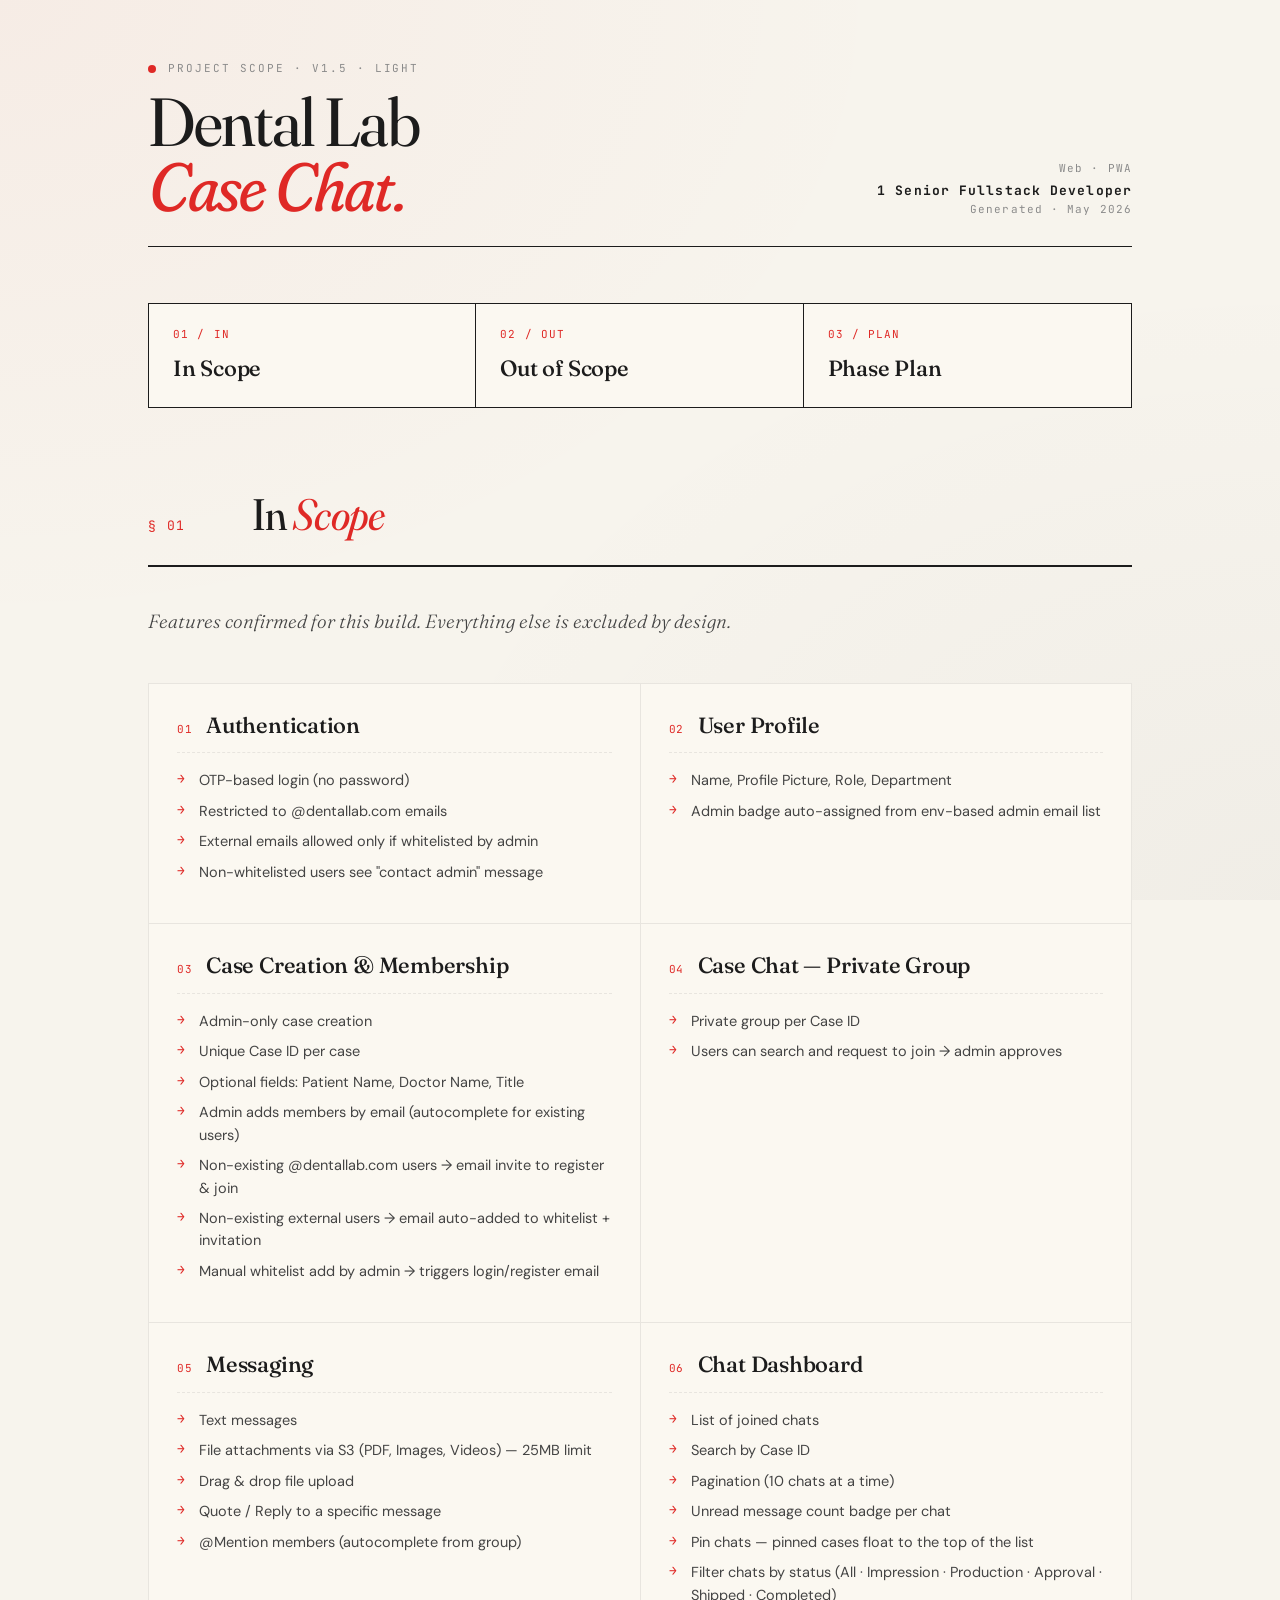
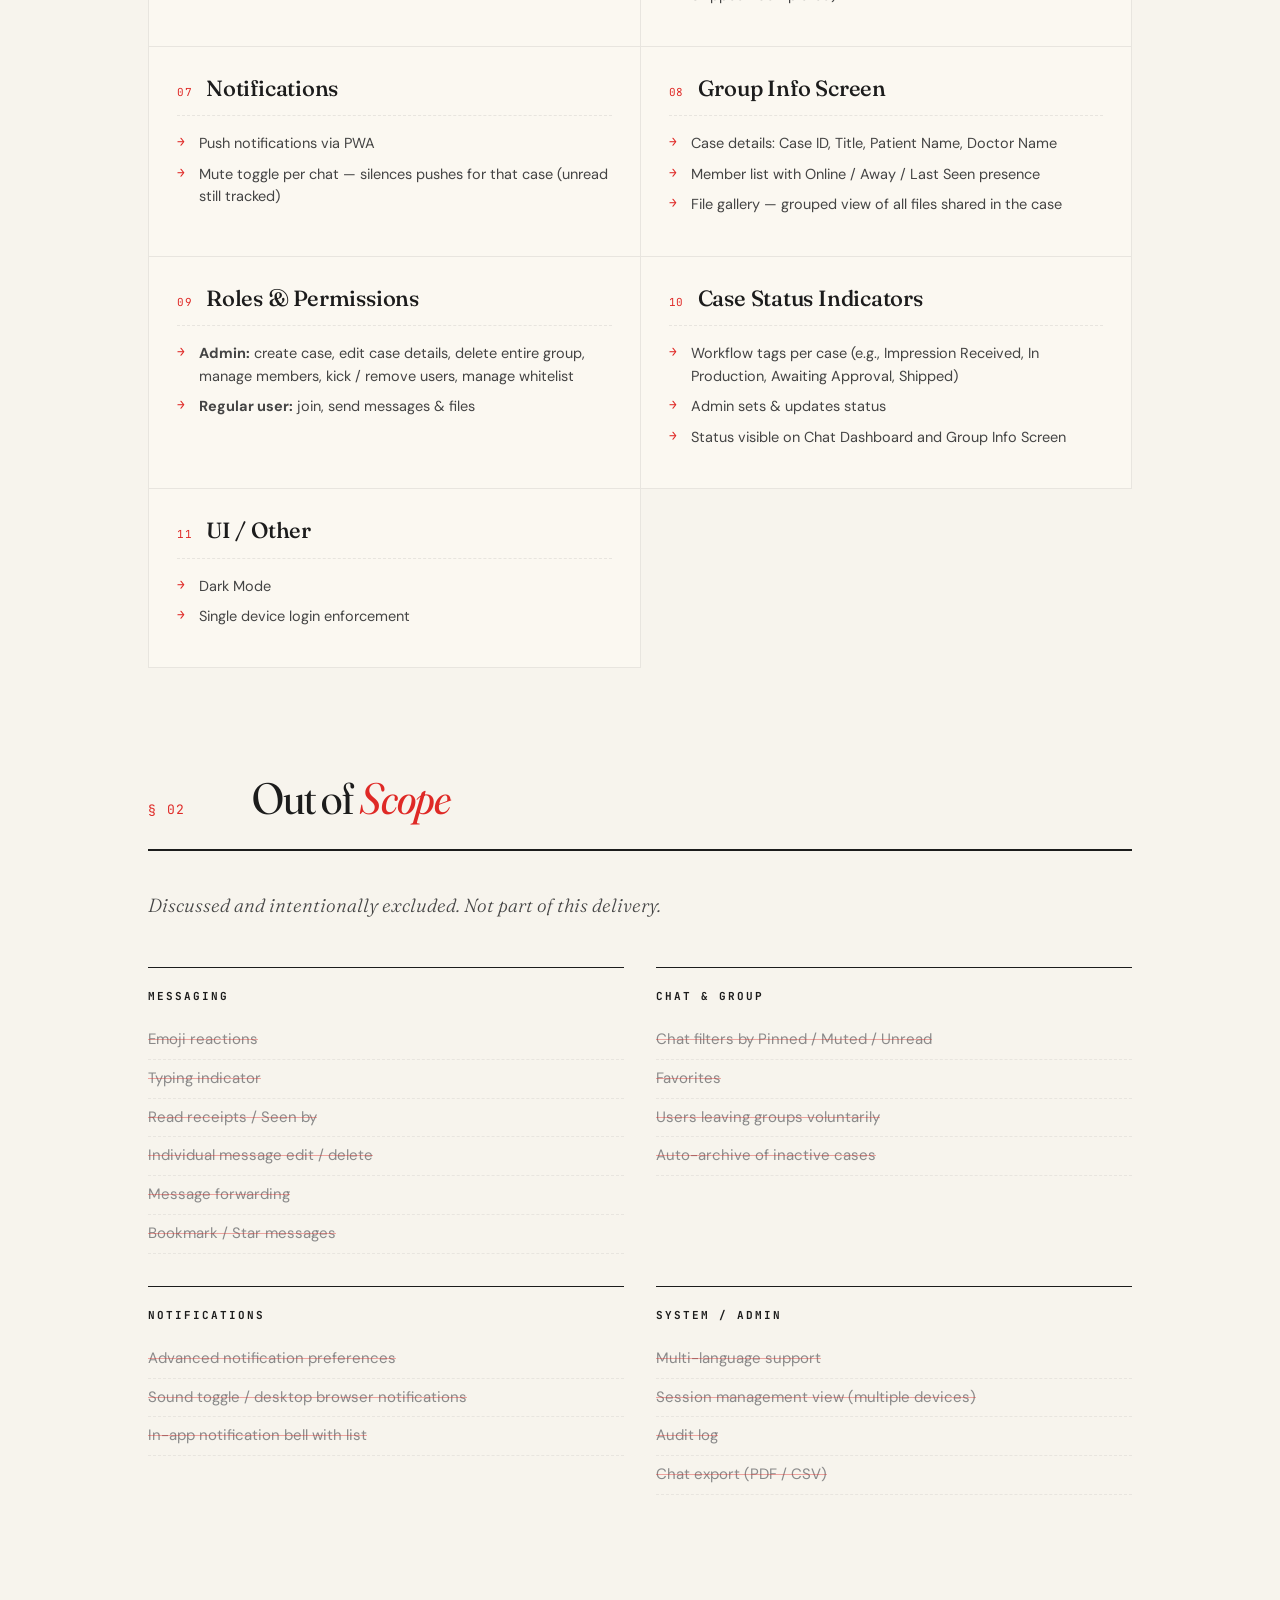
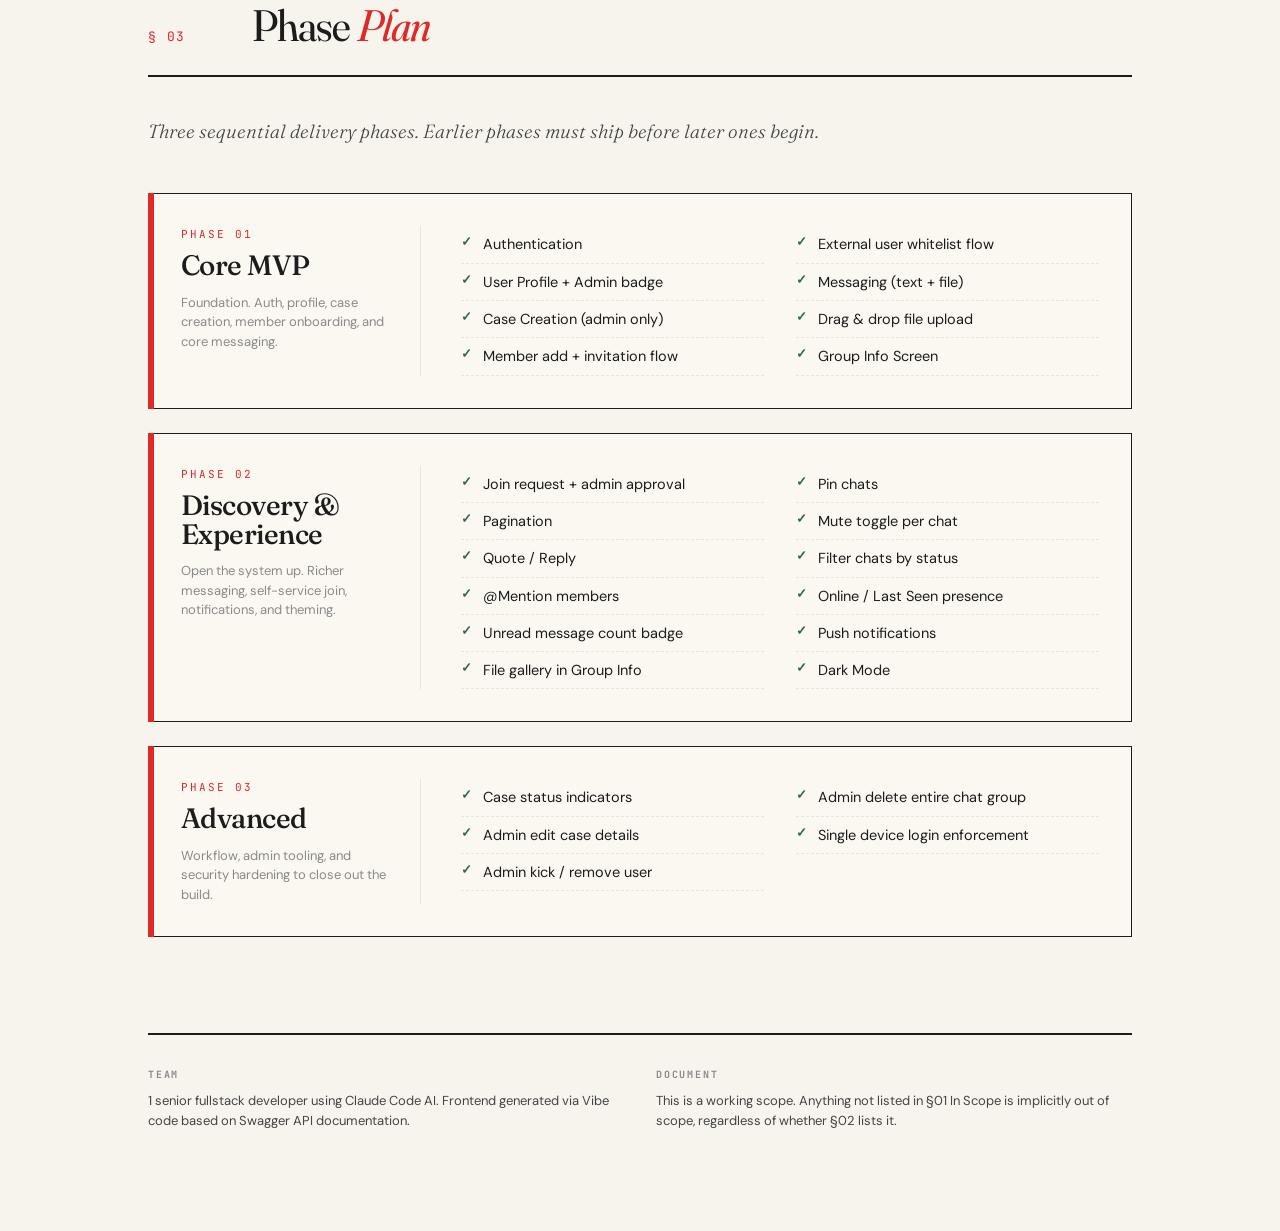
==== commit 021d1052: "add filter-by-status + online/last-seen presence Status filter: a wrapping row of pills below the Jo" ====
--- a/DentalLabChat_Scope.html
+++ b/DentalLabChat_Scope.html
@@ -457,7 +457,7 @@
     <div>
       <div class="masthead-meta">
         <span class="dot"></span>
-        <span>Project Scope · v1.4 · Light</span>
+        <span>Project Scope · v1.5 · Light</span>
       </div>
       <h1>Dental Lab<br><em>Case Chat.</em></h1>
     </div>
@@ -570,6 +570,7 @@
           <li>Pagination (10 chats at a time)</li>
           <li>Unread message count badge per chat</li>
           <li>Pin chats — pinned cases float to the top of the list</li>
+          <li>Filter chats by status (All · Impression · Production · Approval · Shipped · Completed)</li>
         </ul>
       </div>
 
@@ -591,7 +592,7 @@
         </div>
         <ul>
           <li>Case details: Case ID, Title, Patient Name, Doctor Name</li>
-          <li>Member list</li>
+          <li>Member list with Online / Away / Last Seen presence</li>
           <li>File gallery — grouped view of all files shared in the case</li>
         </ul>
       </div>
@@ -658,8 +659,7 @@
       <div class="excluded-group">
         <h3>Chat &amp; Group</h3>
         <ul>
-          <li>Online / Offline / Last Seen status</li>
-          <li>Chat filters (All, Muted, Pinned)</li>
+          <li>Chat filters by Pinned / Muted / Unread</li>
           <li>Favorites</li>
           <li>Users leaving groups voluntarily</li>
           <li>Auto-archive of inactive cases</li>
@@ -731,6 +731,8 @@
           <li>File gallery in Group Info</li>
           <li>Pin chats</li>
           <li>Mute toggle per chat</li>
+          <li>Filter chats by status</li>
+          <li>Online / Last Seen presence</li>
           <li>Push notifications</li>
           <li>Dark Mode</li>
         </ul>
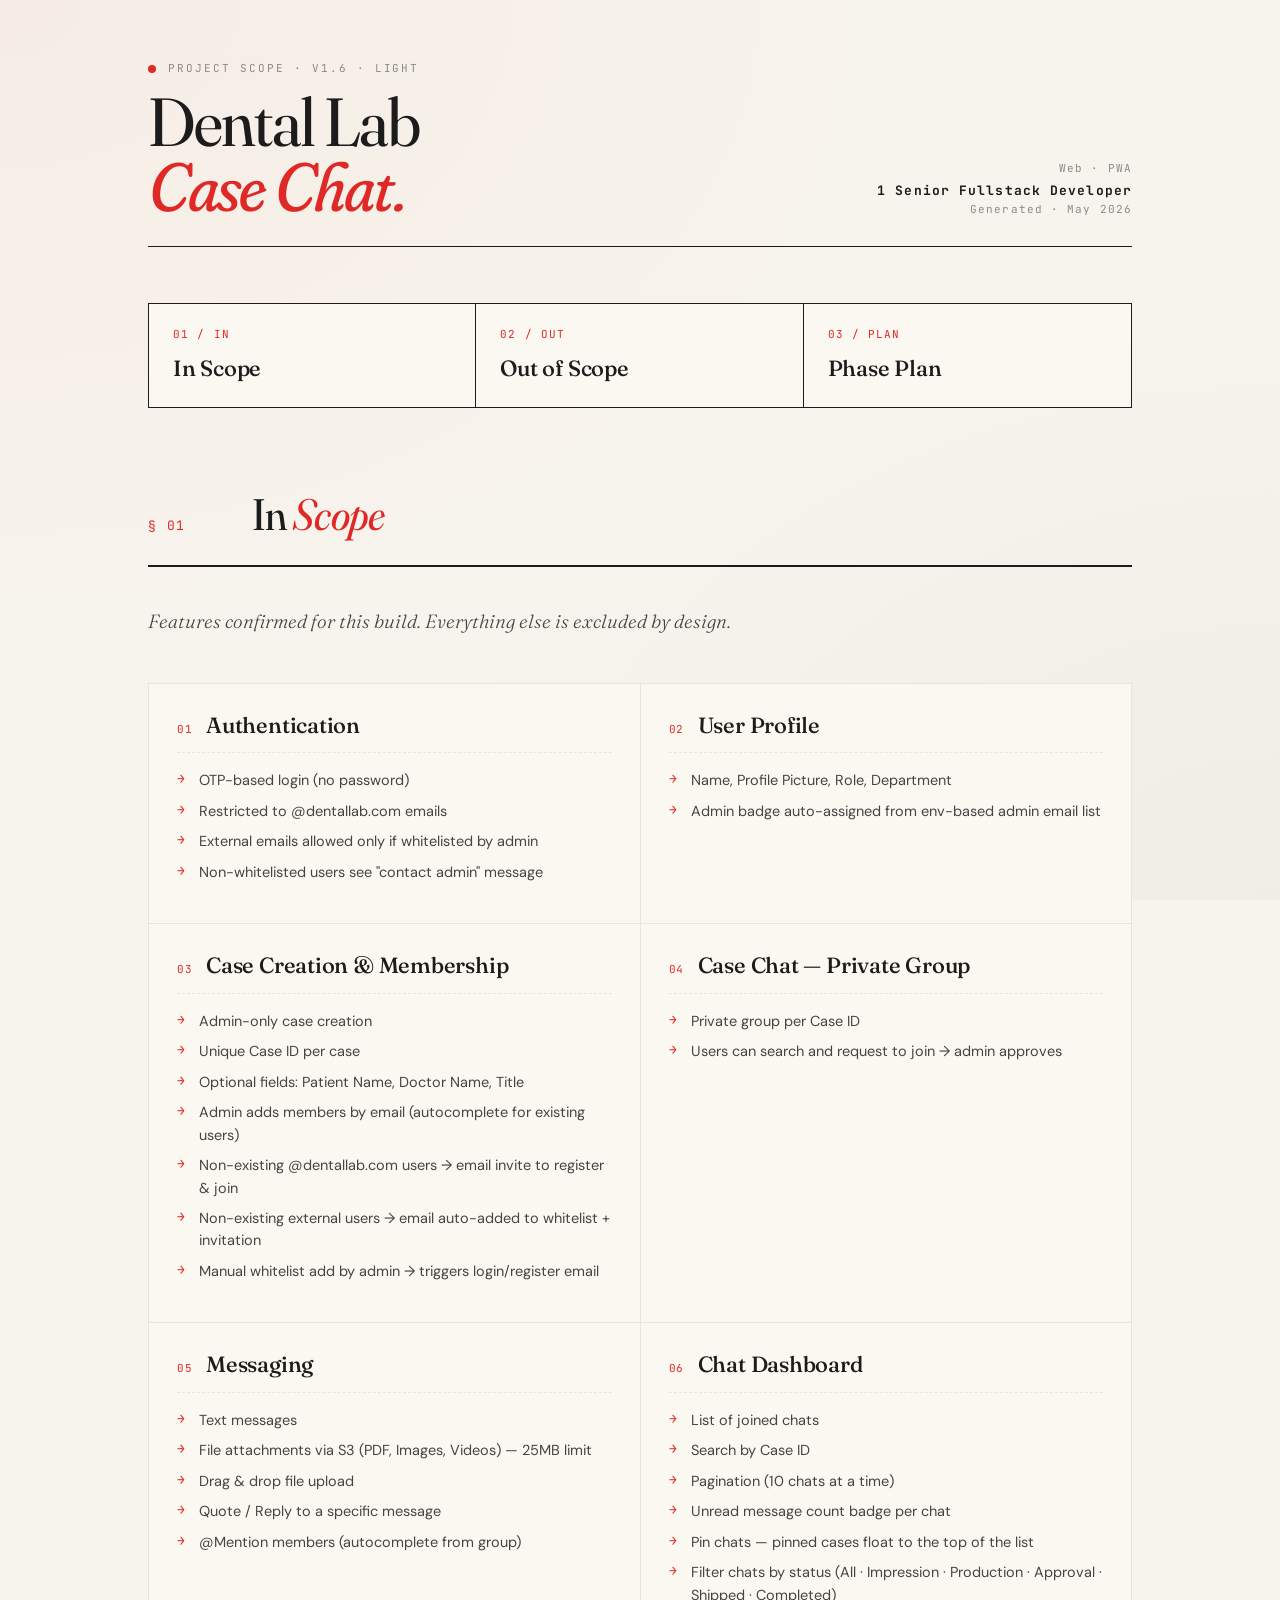
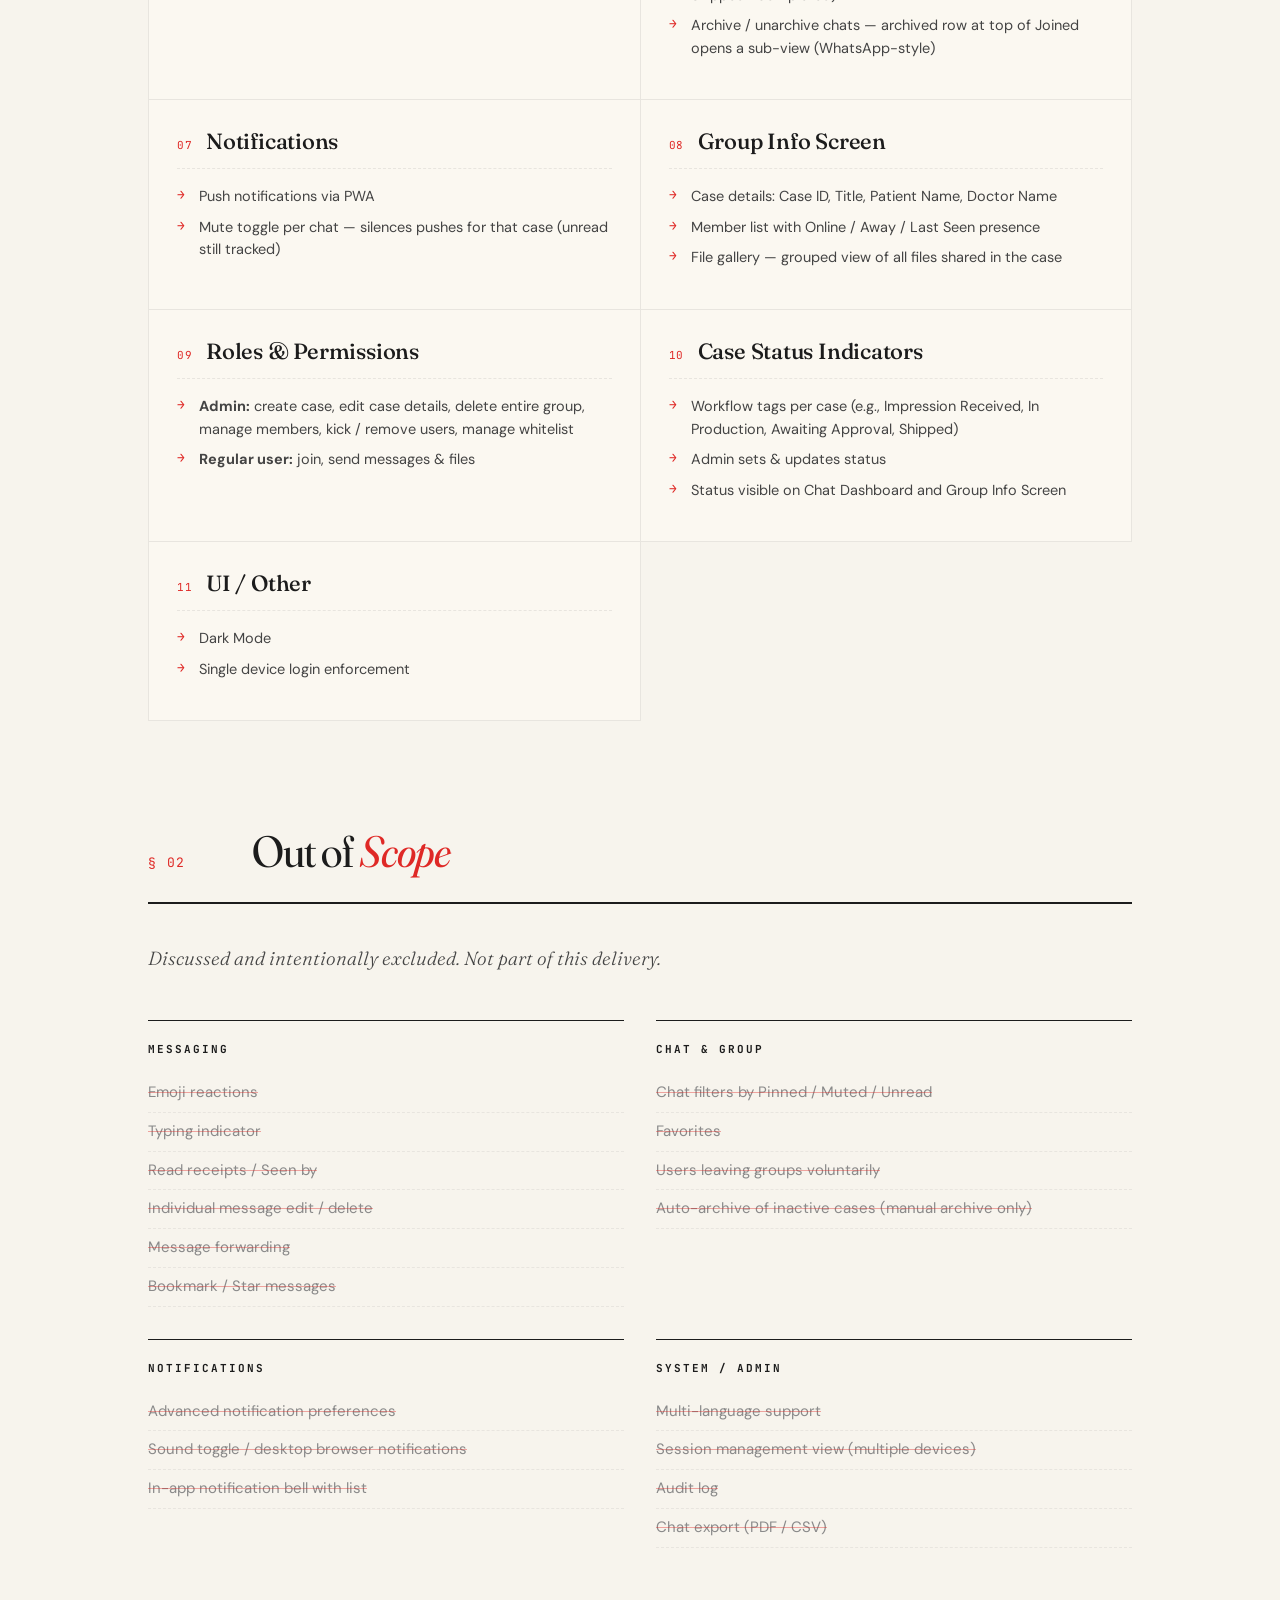
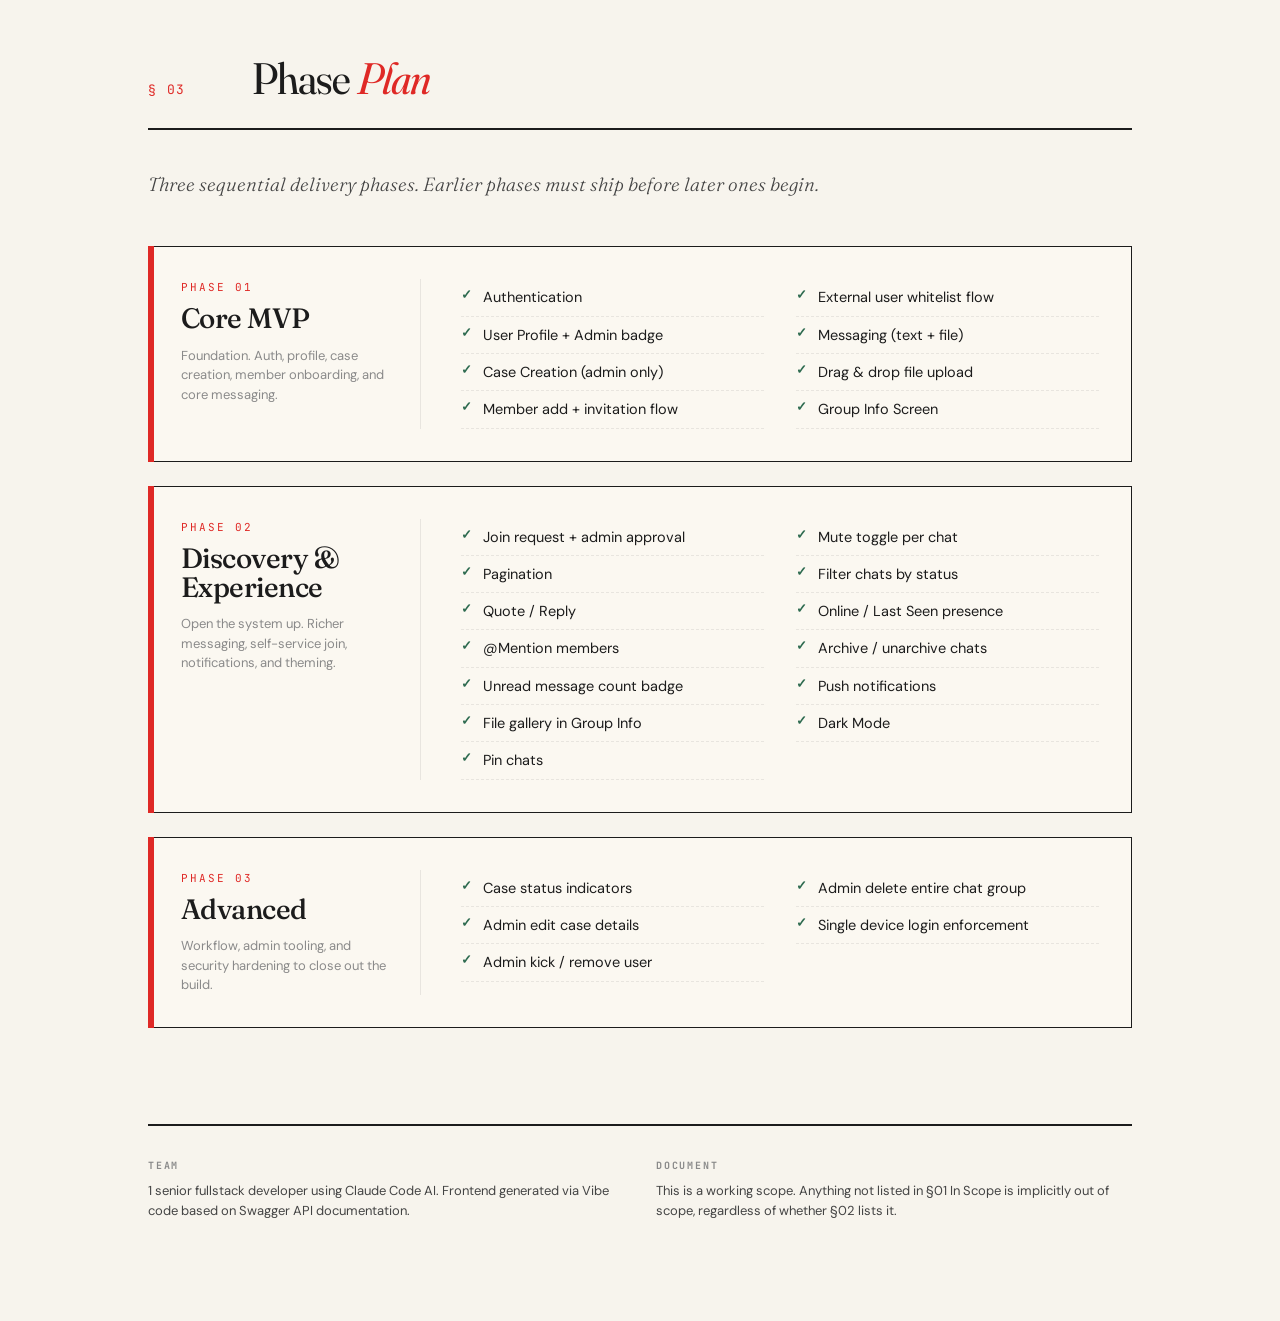
==== commit 97869b30: "add archive + compact chat-list toolbar Archive (WhatsApp-style):   - per-case archived flag, hidden" ====
--- a/DentalLabChat_Scope.html
+++ b/DentalLabChat_Scope.html
@@ -457,7 +457,7 @@
     <div>
       <div class="masthead-meta">
         <span class="dot"></span>
-        <span>Project Scope · v1.5 · Light</span>
+        <span>Project Scope · v1.6 · Light</span>
       </div>
       <h1>Dental Lab<br><em>Case Chat.</em></h1>
     </div>
@@ -571,6 +571,7 @@
           <li>Unread message count badge per chat</li>
           <li>Pin chats — pinned cases float to the top of the list</li>
           <li>Filter chats by status (All · Impression · Production · Approval · Shipped · Completed)</li>
+          <li>Archive / unarchive chats — archived row at top of Joined opens a sub-view (WhatsApp-style)</li>
         </ul>
       </div>
 
@@ -662,7 +663,7 @@
           <li>Chat filters by Pinned / Muted / Unread</li>
           <li>Favorites</li>
           <li>Users leaving groups voluntarily</li>
-          <li>Auto-archive of inactive cases</li>
+          <li>Auto-archive of inactive cases (manual archive only)</li>
         </ul>
       </div>
 
@@ -733,6 +734,7 @@
           <li>Mute toggle per chat</li>
           <li>Filter chats by status</li>
           <li>Online / Last Seen presence</li>
+          <li>Archive / unarchive chats</li>
           <li>Push notifications</li>
           <li>Dark Mode</li>
         </ul>
